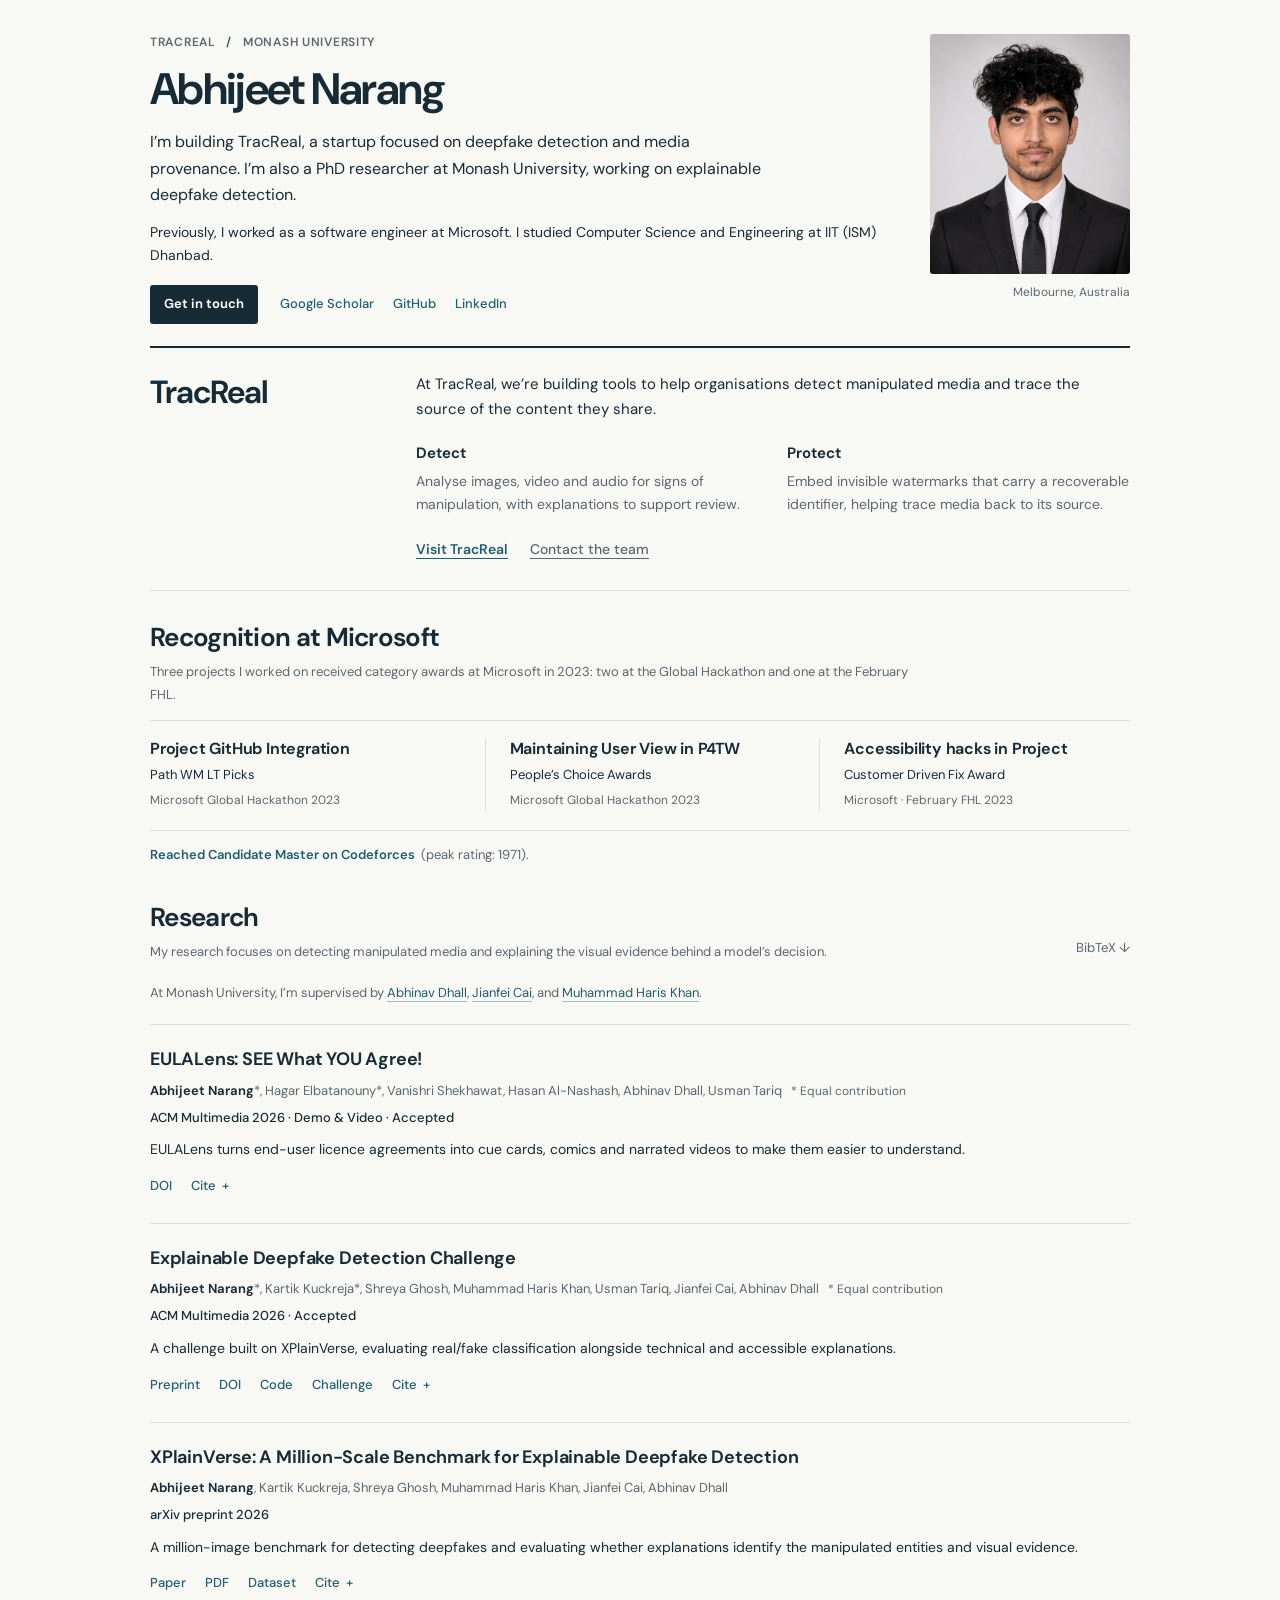
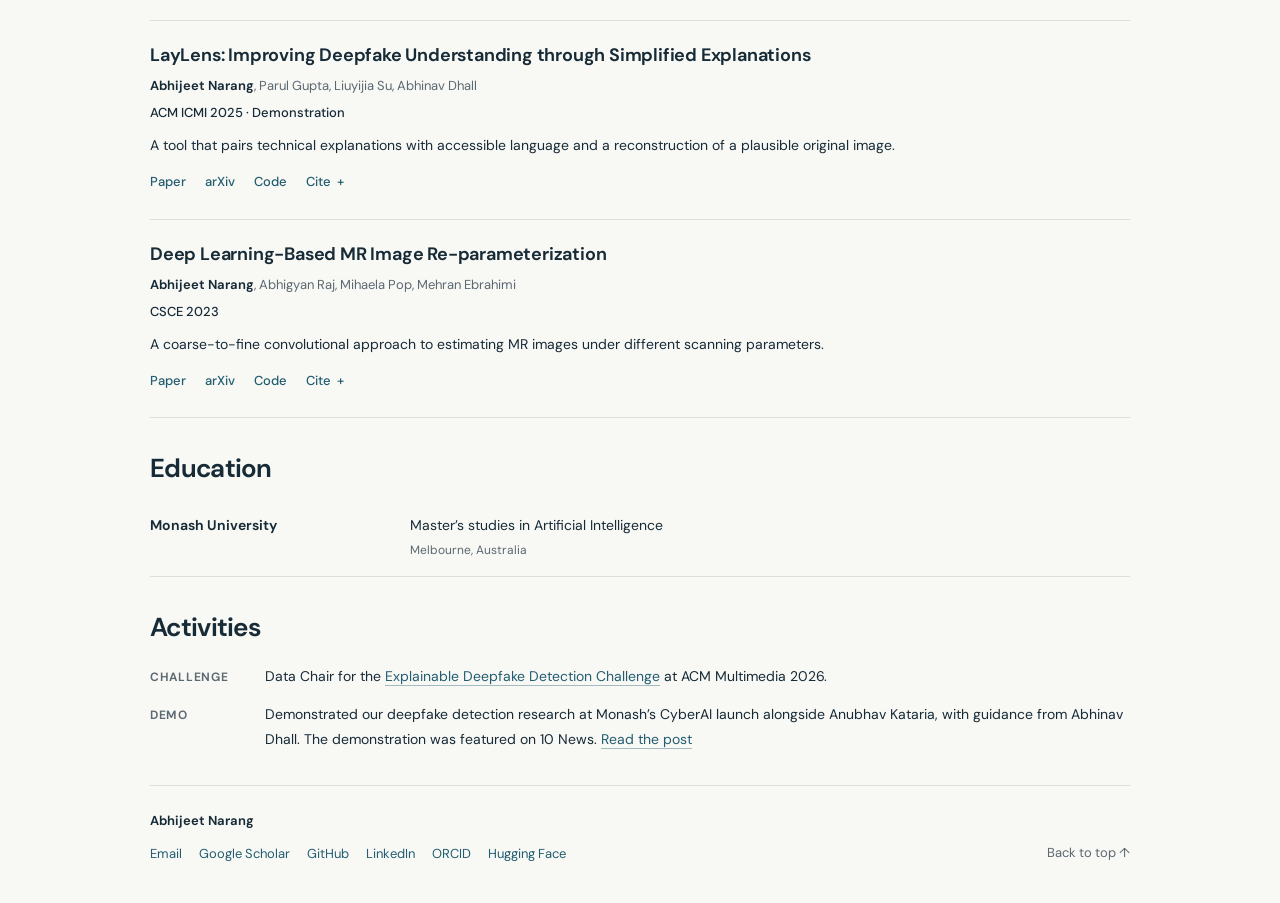
==== index.html @ 2d62e0ff "Publish personal website" ====
<!doctype html>
<html lang="en">
<head>
  <meta charset="utf-8">
  <meta name="viewport" content="width=device-width, initial-scale=1">
  <meta name="theme-color" content="#f8f8f5">
  <title>Abhijeet Narang · TracReal &amp; Monash</title>
  <meta name="description" content="Abhijeet Narang is building TracReal, a startup focused on deepfake detection and media provenance, and is a PhD researcher at Monash University.">
  <meta property="og:title" content="Abhijeet Narang · TracReal &amp; Monash">
  <meta property="og:description" content="Abhijeet Narang is building TracReal, a startup focused on deepfake detection and media provenance, and is a PhD researcher at Monash University.">
  <meta property="og:type" content="website">
  
  <link rel="canonical" href="https://abhijeet8901.github.io/">
  <meta property="og:url" content="https://abhijeet8901.github.io/">
  <link rel="icon" type="image/svg+xml" href="./assets/favicon.svg">
  <link rel="preload" href="./assets/fonts/dm-sans.ttf" as="font" type="font/ttf" crossorigin>
  <link rel="stylesheet" href="./assets/styles.css">
  <script>document.documentElement.classList.add('js');</script>
  <script src="./assets/site.js" defer></script>
  <script type="application/ld+json">{"@context":"https://schema.org","@type":"Person","name":"Abhijeet Narang","description":"Abhijeet Narang is building TracReal, a startup focused on deepfake detection and media provenance, and is a PhD researcher at Monash University.","jobTitle":"PhD researcher","affiliation":{"@type":"Organization","name":"Monash University"},"sameAs":["https://scholar.google.com/citations?hl=en&user=1ByDsZAAAAAJ","https://github.com/Abhijeet8901","https://www.linkedin.com/in/abhijeet-narang-63b419175/","https://orcid.org/0000-0003-0677-910X","https://huggingface.co/Abhijeet8901"]}</script>
</head>
<body>
  <a href="#main" class="skip-link">Skip to content</a>
  <main id="main" class="container">
    <section class="profile" aria-labelledby="profile-title">
      <div class="profile-copy">
        <p class="affiliation">TracReal <span aria-hidden="true">/</span> Monash University</p>
        <h1 id="profile-title">Abhijeet Narang</h1>
        <p class="bio">I’m building TracReal, a startup focused on deepfake detection and media provenance. I’m also a PhD researcher at Monash University, working on explainable deepfake detection.</p>
        <p class="profile-current">Previously, I worked as a software engineer at Microsoft. I studied Computer Science and Engineering at IIT (ISM) Dhanbad.</p>
        <div class="profile-actions"><a class="contact-action" href="mailto:abhijeet.narang1@monash.edu">Get in touch</a><div class="profile-links" role="group" aria-label="Professional profiles"><a class="" href="https://scholar.google.com/citations?hl=en&amp;user=1ByDsZAAAAAJ">Google Scholar</a><a class="" href="https://github.com/Abhijeet8901">GitHub</a><a class="" href="https://www.linkedin.com/in/abhijeet-narang-63b419175/">LinkedIn</a></div></div>
      </div>
      <figure class="portrait">
        <img src="./assets/tracreal-portrait.webp" alt="Abhijeet Narang" width="720" height="960" fetchpriority="high">
        <figcaption>Melbourne, Australia</figcaption>
      </figure>
    </section>
    <section id="building" class="project" aria-labelledby="project-title">
      <div class="project-label"><h2 id="project-title">TracReal</h2></div>
      <div class="project-copy"><p>At TracReal, we’re building tools to help organisations detect manipulated media and trace the source of the content they share.</p><dl class="project-capabilities"><div><dt>Detect</dt><dd>Analyse images, video and audio for signs of manipulation, with explanations to support review.</dd></div><div><dt>Protect</dt><dd>Embed invisible watermarks that carry a recoverable identifier, helping trace media back to its source.</dd></div></dl><div class="project-link"><a class="" href="https://tracreal.com">Visit TracReal</a> <a class="startup-contact" href="mailto:partnerships@tracreal.com">Contact the team</a></div></div>
    </section>
    <section id="recognition" class="recognition" aria-labelledby="recognition-title">
      <div class="section-heading"><div><h2 id="recognition-title">Recognition at Microsoft</h2><p>Three projects I worked on received category awards at Microsoft in 2023: two at the Global Hackathon and one at the February FHL.</p></div></div>
      <ul class="awards"><li><h3>Project GitHub Integration</h3><p class="award-result">Path WM LT Picks</p><p class="award-event">Microsoft Global Hackathon 2023</p></li><li><h3>Maintaining User View in P4TW</h3><p class="award-result">People’s Choice Awards</p><p class="award-event">Microsoft Global Hackathon 2023</p></li><li><h3>Accessibility hacks in Project</h3><p class="award-result">Customer Driven Fix Award</p><p class="award-event">Microsoft · February FHL 2023</p></li></ul>
      <p class="codeforces"><a href="https://codeforces.com/profile/Abhijeet8901">Reached Candidate Master on Codeforces</a><span>(peak rating: 1971).</span></p>
    </section>
    <section id="publications" class="research" aria-labelledby="research-title">
      <div class="section-heading">
        <div><h2 id="research-title">Research</h2><p>My research focuses on detecting manipulated media and explaining the visual evidence behind a model’s decision.</p></div>
        <a class="secondary-link" href="./publications.bib" download>BibTeX <span aria-hidden="true">↓</span></a>
      </div>
      <p class="research-supervisors">At Monash University, I’m supervised by <a href="https://research.monash.edu/en/persons/abhinav-dhall/">Abhinav Dhall</a>, <a href="https://research.monash.edu/en/persons/jianfei-cai/">Jianfei Cai</a>, and <a href="https://mbzuai.ac.ae/academics/faculty-directory/muhammad-haris-khan">Muhammad Haris Khan</a>.</p>
      <div class="publication-list"><article class="publication" aria-labelledby="title-eulalens">
    <div class="publication-body">
      <h3 id="title-eulalens"><a href="https://doi.org/10.1145/3767308.3839012">EULALens: SEE What YOU Agree!</a></h3>
      <p class="authors"><strong>Abhijeet Narang</strong>*, Hagar Elbatanouny*, Vanishri Shekhawat, Hasan Al-Nashash, Abhinav Dhall, Usman Tariq<span class="equal-credit">* Equal contribution</span></p>
      <p class="publication-venue">ACM Multimedia <span class="year">2026</span> · Demo &amp; Video · Accepted</p>
      <p class="publication-summary">EULALens turns end-user licence agreements into cue cards, comics and narrated videos to make them easier to understand.</p>
      <div class="publication-links"><a class="" href="https://doi.org/10.1145/3767308.3839012">DOI</a>
        <details class="citation"><summary aria-label="BibTeX citation for EULALens: SEE What YOU Agree!">Cite <span aria-hidden="true">+</span></summary><div class="citation-content"><pre><code>@inproceedings{narang2026eulalens,
  title={EULALens: SEE What YOU Agree!},
  author={Narang, Abhijeet and Elbatanouny, Hagar and Shekhawat, Vanishri and Al-Nashash, Hasan and Dhall, Abhinav and Tariq, Usman},
  booktitle={Proceedings of the 34th ACM International Conference on Multimedia},
  year={2026},
  doi={10.1145/3767308.3839012},
  note={Accepted for the Demo and Video Track; forthcoming}
}</code></pre><button type="button" class="copy-citation" aria-label="Copy BibTeX citation for EULALens: SEE What YOU Agree!">Copy BibTeX</button></div></details>
      </div>
    </div>
  </article><article class="publication" aria-labelledby="title-challenge">
    <div class="publication-body">
      <h3 id="title-challenge"><a href="https://arxiv.org/abs/2607.21007">Explainable Deepfake Detection Challenge</a></h3>
      <p class="authors"><strong>Abhijeet Narang</strong>*, Kartik Kuckreja*, Shreya Ghosh, Muhammad Haris Khan, Usman Tariq, Jianfei Cai, Abhinav Dhall<span class="equal-credit">* Equal contribution</span></p>
      <p class="publication-venue">ACM Multimedia <span class="year">2026</span> · Accepted</p>
      <p class="publication-summary">A challenge built on XPlainVerse, evaluating real/fake classification alongside technical and accessible explanations.</p>
      <div class="publication-links"><a class="" href="https://arxiv.org/abs/2607.21007">Preprint</a><a class="" href="https://doi.org/10.1145/3767308.3838603">DOI</a><a class="" href="https://github.com/Abhijeet8901/XPlainVerse-ACMChallenge">Code</a><a class="" href="https://explainable-deepfake-detection.github.io/">Challenge</a>
        <details class="citation"><summary aria-label="BibTeX citation for Explainable Deepfake Detection Challenge">Cite <span aria-hidden="true">+</span></summary><div class="citation-content"><pre><code>@inproceedings{narang2026challenge,
  title={Explainable Deepfake Detection Challenge},
  author={Narang, Abhijeet and Kuckreja, Kartik and Ghosh, Shreya and Khan, Muhammad Haris and Tariq, Usman and Cai, Jianfei and Dhall, Abhinav},
  booktitle={Proceedings of the 34th ACM International Conference on Multimedia},
  year={2026},
  doi={10.1145/3767308.3838603},
  note={Accepted; forthcoming}
}</code></pre><button type="button" class="copy-citation" aria-label="Copy BibTeX citation for Explainable Deepfake Detection Challenge">Copy BibTeX</button></div></details>
      </div>
    </div>
  </article><article class="publication" aria-labelledby="title-xplainverse">
    <div class="publication-body">
      <h3 id="title-xplainverse"><a href="https://arxiv.org/abs/2607.03562">XPlainVerse: A Million-Scale Benchmark for Explainable Deepfake Detection</a></h3>
      <p class="authors"><strong>Abhijeet Narang</strong>, Kartik Kuckreja, Shreya Ghosh, Muhammad Haris Khan, Jianfei Cai, Abhinav Dhall</p>
      <p class="publication-venue">arXiv preprint <span class="year">2026</span></p>
      <p class="publication-summary">A million-image benchmark for detecting deepfakes and evaluating whether explanations identify the manipulated entities and visual evidence.</p>
      <div class="publication-links"><a class="" href="https://arxiv.org/abs/2607.03562">Paper</a><a class="" href="https://arxiv.org/pdf/2607.03562">PDF</a><a class="" href="https://huggingface.co/datasets/Abhijeet8901/XPlainVerse">Dataset</a>
        <details class="citation"><summary aria-label="BibTeX citation for XPlainVerse: A Million-Scale Benchmark for Explainable Deepfake Detection">Cite <span aria-hidden="true">+</span></summary><div class="citation-content"><pre><code>@misc{narang2026xplainverse,
  title={XPlainVerse: A Million-Scale Benchmark for Explainable Deepfake Detection},
  author={Narang, Abhijeet and Kuckreja, Kartik and Ghosh, Shreya and Khan, Muhammad Haris and Cai, Jianfei and Dhall, Abhinav},
  year={2026},
  eprint={2607.03562},
  archivePrefix={arXiv},
  primaryClass={cs.CV},
  doi={10.48550/arXiv.2607.03562}
}</code></pre><button type="button" class="copy-citation" aria-label="Copy BibTeX citation for XPlainVerse: A Million-Scale Benchmark for Explainable Deepfake Detection">Copy BibTeX</button></div></details>
      </div>
    </div>
  </article><article class="publication" aria-labelledby="title-laylens">
    <div class="publication-body">
      <h3 id="title-laylens"><a href="https://doi.org/10.1145/3716553.3757093">LayLens: Improving Deepfake Understanding through Simplified Explanations</a></h3>
      <p class="authors"><strong>Abhijeet Narang</strong>, Parul Gupta, Liuyijia Su, Abhinav Dhall</p>
      <p class="publication-venue">ACM ICMI <span class="year">2025</span> · Demonstration</p>
      <p class="publication-summary">A tool that pairs technical explanations with accessible language and a reconstruction of a plausible original image.</p>
      <div class="publication-links"><a class="" href="https://doi.org/10.1145/3716553.3757093">Paper</a><a class="" href="https://arxiv.org/abs/2507.10066">arXiv</a><a class="" href="https://github.com/Abhijeet8901/laylens">Code</a>
        <details class="citation"><summary aria-label="BibTeX citation for LayLens: Improving Deepfake Understanding through Simplified Explanations">Cite <span aria-hidden="true">+</span></summary><div class="citation-content"><pre><code>@inproceedings{narang2025laylens,
  title={LayLens: Improving Deepfake Understanding through Simplified Explanations},
  author={Narang, Abhijeet and Gupta, Parul and Su, Liuyijia and Dhall, Abhinav},
  booktitle={Proceedings of the 27th International Conference on Multimodal Interaction},
  year={2025},
  doi={10.1145/3716553.3757093}
}</code></pre><button type="button" class="copy-citation" aria-label="Copy BibTeX citation for LayLens: Improving Deepfake Understanding through Simplified Explanations">Copy BibTeX</button></div></details>
      </div>
    </div>
  </article><article class="publication" aria-labelledby="title-mri">
    <div class="publication-body">
      <h3 id="title-mri"><a href="https://ieeexplore.ieee.org/document/10487616/">Deep Learning-Based MR Image Re-parameterization</a></h3>
      <p class="authors"><strong>Abhijeet Narang</strong>, Abhigyan Raj, Mihaela Pop, Mehran Ebrahimi</p>
      <p class="publication-venue">CSCE <span class="year">2023</span></p>
      <p class="publication-summary">A coarse-to-fine convolutional approach to estimating MR images under different scanning parameters.</p>
      <div class="publication-links"><a class="" href="https://ieeexplore.ieee.org/document/10487616/">Paper</a><a class="" href="https://arxiv.org/abs/2206.05516">arXiv</a><a class="" href="https://github.com/Abhijeet8901/Deep-Learning-Based-MR-Image-Re-parameterization">Code</a>
        <details class="citation"><summary aria-label="BibTeX citation for Deep Learning-Based MR Image Re-parameterization">Cite <span aria-hidden="true">+</span></summary><div class="citation-content"><pre><code>@inproceedings{narang2023mr,
  title={Deep Learning-Based MR Image Re-parameterization},
  author={Narang, Abhijeet and Raj, Abhigyan and Pop, Mihaela and Ebrahimi, Mehran},
  booktitle={2023 Congress in Computer Science, Computer Engineering, and Applied Computing (CSCE)},
  year={2023},
  pages={536--541},
  doi={10.1109/CSCE60160.2023.00094}
}</code></pre><button type="button" class="copy-citation" aria-label="Copy BibTeX citation for Deep Learning-Based MR Image Re-parameterization">Copy BibTeX</button></div></details>
      </div>
    </div>
  </article></div>
    </section>
    <section id="background" class="background" aria-labelledby="background-title">
      <div class="section-heading"><h2 id="background-title">Education</h2></div>
      <ul class="journey"><li><h3>Monash University</h3><div><p class="journey-role">Master’s studies in Artificial Intelligence</p><p class="journey-note">Melbourne, Australia</p></div></li></ul>
    </section>
    <section class="community" aria-labelledby="community-title">
      <h2 id="community-title">Activities</h2>
      <ul>
        <li><span class="community-label">Challenge</span><p>Data Chair for the <a href="https://explainable-deepfake-detection.github.io/">Explainable Deepfake Detection Challenge</a> at ACM Multimedia 2026.</p></li>
        <li><span class="community-label">Demo</span><p>Demonstrated our deepfake detection research at Monash’s CyberAI launch alongside Anubhav Kataria, with guidance from Abhinav Dhall. The demonstration was featured on 10 News. <a class="text-link" href="https://www.linkedin.com/posts/abhijeet-narang-63b419175_deepfakedetection-cybercx-10newsau-activity-7488434707206955008-NiUU">Read the post</a></p></li>
      </ul>
    </section>
    <footer id="links" class="site-footer">
      <div><p>Abhijeet Narang</p><div class="footer-links"><a class="contact-link" href="mailto:abhijeet.narang1@monash.edu">Email</a><a class="contact-link" href="https://scholar.google.com/citations?hl=en&amp;user=1ByDsZAAAAAJ">Google Scholar</a><a class="contact-link" href="https://github.com/Abhijeet8901">GitHub</a><a class="contact-link" href="https://www.linkedin.com/in/abhijeet-narang-63b419175/">LinkedIn</a><a class="contact-link" href="https://orcid.org/0000-0003-0677-910X">ORCID</a><a class="contact-link" href="https://huggingface.co/Abhijeet8901">Hugging Face</a></div></div>
      <a class="secondary-link" href="#">Back to top <span aria-hidden="true">↑</span></a>
    </footer>
  </main>
  <p class="sr-only" id="copy-status" role="status" aria-live="polite"></p>
</body>
</html>
---- assets/styles.css ----
@font-face{font-family:"DM Sans";src:url("./fonts/dm-sans.ttf") format("truetype");font-style:normal;font-weight:100 1000;font-display:swap}
:root{--ink:#172b37;--muted:#5c6870;--blue:#225d70;--line:#d9dfdd;--soft:#eef1ee;--paper:#f8f8f5;--font:"DM Sans",Arial,sans-serif}
*{box-sizing:border-box}html{scroll-behavior:smooth;scroll-padding-top:28px}body{margin:0;background:var(--paper);color:var(--ink);font:15px/1.75 var(--font);-webkit-font-smoothing:antialiased}a{color:var(--blue);text-decoration:none;text-underline-offset:4px}a:hover{text-decoration:underline}a:focus-visible,button:focus-visible,summary:focus-visible{outline:3px solid #327d91;outline-offset:5px;border-radius:2px}button,summary{font:inherit}button{cursor:pointer}img{display:block;max-width:100%}h1,h2,h3,p,figure,dd{margin:0}h1,h2,h3{line-height:1.25;font-weight:650}ul{margin:0;padding:0;list-style:none}.container{width:min(100% - 80px,980px);margin-inline:auto}
.profile{display:grid;grid-template-columns:minmax(0,1fr) 200px;gap:45px;padding:32px 0 22px}.affiliation{font-size:12px;letter-spacing:.06em;text-transform:uppercase;font-weight:600;color:var(--muted);margin-bottom:12px}.affiliation span{padding-inline:7px;color:var(--blue)}h1{font-size:44px;line-height:1.1;letter-spacing:-1.7px;margin-bottom:16px}.bio{font-size:16px;line-height:1.65;max-width:56ch}.profile-current{font-size:14px;margin-top:12px;line-height:1.65}.profile-actions{display:flex;align-items:center;gap:12px 22px;flex-wrap:wrap;margin-top:18px}.contact-action{font-size:13px;font-weight:650;display:inline-flex;align-items:center;gap:7px;background:var(--ink);color:#fff;padding:8px 14px;border-radius:3px}.contact-action:hover{background:var(--blue);text-decoration:none}.profile-links{display:flex;flex-wrap:wrap;gap:5px 19px;margin-top:0;font-size:13px;font-weight:500}.profile-links a{display:inline-flex;align-items:center;gap:4px;padding-block:3px}.portrait{align-self:start;padding-top:2px}.portrait img{width:200px;height:240px;object-fit:cover;object-position:center 30%;border-radius:3px}.portrait figcaption{text-align:right;color:var(--muted);font-size:12px;margin-top:8px}
.project{display:grid;grid-template-columns:230px minmax(0,1fr);gap:36px;margin:0 0 30px;border-top:2px solid var(--ink);border-bottom:1px solid var(--line);padding:24px 0}.project h2{font-size:32px;letter-spacing:-1px;margin-bottom:9px}.project-copy{font-size:15px;line-height:1.7}.project-capabilities{display:grid;grid-template-columns:1fr 1fr;gap:28px;margin:18px 0 0}.project-capabilities dt{font-size:15px;font-weight:650;margin-bottom:4px}.project-capabilities dd{font-size:14px;line-height:1.65;color:var(--muted)}.project-link{display:flex;align-items:baseline;flex-wrap:wrap;gap:22px;margin-top:18px}.project-link a{font-size:14px;font-weight:600;display:inline-block;padding-block:4px;text-decoration:underline}.project-link .startup-contact{color:var(--muted);font-weight:500}
.section-heading{display:flex;justify-content:space-between;align-items:end;gap:24px;margin-bottom:17px}h2{font-size:26px;letter-spacing:-.7px}.section-heading p{font-size:13px;color:var(--muted);margin-top:8px;max-width:760px}.secondary-link{font-size:13px;white-space:nowrap;color:var(--muted);padding-block:4px}.recognition{margin-bottom:34px}.recognition .section-heading{margin-bottom:13px}.awards{display:grid;grid-template-columns:repeat(3,minmax(0,1fr));gap:24px;padding:18px 0 20px;border-top:1px solid var(--line);border-bottom:1px solid var(--line)}.awards li+li{border-left:1px solid var(--line);padding-left:24px}.award-event{font-size:12px;color:var(--muted);margin-top:5px;line-height:1.6}.awards h3{font-size:16px;letter-spacing:-.2px;margin-bottom:6px}.award-result{font-size:13px;margin-bottom:5px;line-height:1.6}.codeforces{display:block;padding-top:13px;font-size:13px}.codeforces a{font-weight:600}.codeforces span{font-size:13px;color:var(--muted);margin-left:6px}
.research-supervisors{font-size:13px;line-height:1.8;color:var(--muted);margin:4px 0 20px}.research-supervisors a{white-space:nowrap}.publication{display:grid;grid-template-columns:minmax(0,1fr);padding:22px 0;border-bottom:1px solid var(--line)}.publication:first-child{border-top:1px solid var(--line)}.publication h3{font-size:18px;line-height:1.4;letter-spacing:-.2px;margin-bottom:7px}.publication h3 a{color:var(--ink)}.publication h3 a:hover{color:var(--blue)}.authors{font-size:13px;line-height:1.7;color:var(--muted);margin-bottom:5px}.authors strong{font-weight:650;color:var(--ink)}.equal-credit{display:inline;font-size:12px;color:var(--muted);margin-left:9px;white-space:nowrap}.publication-venue{font-size:13px;font-weight:500;margin-bottom:9px}.year{color:inherit;font-weight:500}.publication-summary{font-size:14px;line-height:1.7;margin-bottom:10px}.publication-links{display:flex;flex-wrap:wrap;gap:5px 19px;align-items:baseline;font-size:13px;font-weight:500}.publication-links a{padding-block:3px}.citation{display:block;color:var(--blue)}.citation summary{cursor:pointer;list-style:none;font-size:13px;display:inline-flex;align-items:center;gap:6px;padding-block:3px}.citation summary::-webkit-details-marker{display:none}.citation summary:hover{text-decoration:underline}.citation[open]{width:100%}.citation[open] summary{margin-bottom:10px}.citation-content{background:var(--soft);border:1px solid var(--line);border-radius:3px;padding:14px;max-width:100%}.citation-content pre{white-space:pre-wrap;overflow-wrap:anywhere;font:12px/1.7 ui-monospace,SFMono-Regular,Consolas,monospace;margin:0 0 12px;color:var(--ink)}.copy-citation{background:var(--paper);border:1px solid var(--line);border-radius:3px;font-size:13px;padding:7px 11px;color:var(--blue)}
.background{padding-top:34px}.background .section-heading{margin-bottom:13px}.journey li{display:grid;grid-template-columns:230px minmax(0,1fr);gap:30px;border-bottom:1px solid var(--line);padding:15px 0;align-items:baseline}.journey h3{font-size:14px}.journey-role{font-size:14px}.journey-note{font-size:12px;color:var(--muted);margin-top:3px}.community{padding:34px 0}.community h2{margin-bottom:20px}.community li{display:grid;grid-template-columns:95px minmax(0,1fr);gap:20px;font-size:14px;margin-bottom:14px}.community li:last-child{margin-bottom:0}.community-label{font-size:12px;letter-spacing:.06em;font-weight:650;text-transform:uppercase;color:var(--muted);padding-top:3px}main p a{text-decoration:underline;text-decoration-color:#225d7066;text-decoration-thickness:1px}main p a:hover{text-decoration-color:currentColor}.codeforces a{text-decoration:none}
.site-footer{border-top:1px solid var(--line);display:flex;justify-content:space-between;align-items:end;gap:25px;padding:24px 0 34px}.site-footer p{font-size:13px;font-weight:650;margin-bottom:7px}.footer-links{display:flex;flex-wrap:wrap;gap:5px 17px;font-size:13px}.footer-links a{padding-block:3px}.sr-only{position:absolute;width:1px;height:1px;padding:0;margin:-1px;overflow:hidden;clip:rect(0,0,0,0);white-space:nowrap;border:0}.skip-link{position:fixed;top:10px;left:15px;background:var(--ink);color:#fff;padding:10px 16px;z-index:20;transform:translateY(-150%)}.skip-link:focus{transform:translateY(0)}
@media(max-width:900px){.container{width:calc(100% - 64px)}.profile{grid-template-columns:minmax(0,1fr) 180px;gap:32px}h1{font-size:40px}.portrait img{width:180px;height:230px}.project{grid-template-columns:190px minmax(0,1fr);gap:28px}.awards{gap:19px}.awards li+li{padding-left:19px}.journey li{grid-template-columns:210px minmax(0,1fr)}}
@media(max-width:640px){.container{width:calc(100% - 40px)}.profile{grid-template-columns:minmax(0,1fr) 96px;column-gap:23px;row-gap:0;padding:26px 0 22px}.profile-copy{display:contents}.profile .affiliation{grid-column:1;grid-row:1;font-size:12px;letter-spacing:.02em;line-height:1.6;margin-bottom:10px}.affiliation span{padding-inline:3px}.profile h1{grid-column:1;grid-row:2;font-size:34px;line-height:1.1;letter-spacing:-1.2px;margin-bottom:0}.portrait{grid-column:2;grid-row:1 / span 2;padding:0}.portrait img{width:96px;height:120px}.portrait figcaption{display:none}.profile .bio{grid-column:1 / -1;grid-row:3;margin-top:21px;font-size:16px;line-height:1.7}.profile-current{grid-column:1 / -1;grid-row:4;font-size:14px}.profile-actions{grid-column:1 / -1;grid-row:5;margin-top:16px}.profile-links{gap:5px 17px}.project{grid-template-columns:1fr;gap:16px;margin:0 0 28px;padding:22px 0}.project h2{font-size:30px;margin-bottom:5px}.project-copy{font-size:14px}.project-capabilities{grid-template-columns:1fr;gap:14px;margin-top:16px}.project-link{margin-top:14px;gap:20px}h2{font-size:25px}.section-heading{gap:15px;align-items:end;margin-bottom:15px}.recognition{margin-bottom:30px}.awards{grid-template-columns:1fr;gap:0;padding:0}.awards li{padding:16px 0}.awards li+li{border-left:0;border-top:1px solid var(--line);padding:16px 0}.award-event{margin-bottom:5px}.awards h3{margin-bottom:5px}.codeforces{display:block;padding-top:14px}.codeforces span{display:inline;margin-top:0}.publication{grid-template-columns:minmax(0,1fr);padding:21px 0}.publication h3{font-size:17px;line-height:1.45}.authors,.publication-venue{font-size:12px}.publication-links{gap:5px 15px}.background{padding-top:30px}.journey li{grid-template-columns:1fr;gap:4px;padding:14px 0}.community{padding:30px 0}.community li{grid-template-columns:1fr;gap:4px;margin-bottom:17px}.community-label{padding:0}.site-footer{align-items:start;flex-wrap:wrap;gap:15px;padding:23px 0 30px}}
@media(max-width:360px){.container{width:calc(100% - 32px)}.profile{grid-template-columns:minmax(0,1fr) 84px;column-gap:20px}.profile h1{font-size:32px}.portrait img{width:84px;height:105px}.profile-links{gap:5px 15px}}
@media(prefers-reduced-motion:reduce){html{scroll-behavior:auto}*,*::before,*::after{transition:none!important;animation:none!important}}
@media print{body{font-size:12px;background:#fff}.container{width:100%}.site-footer,.citation,.secondary-link,.copy-citation,.skip-link{display:none}.profile{padding-top:0;gap:20px}.publication,.project,.journey li,.community li,.awards li{break-inside:avoid}a{color:inherit}}
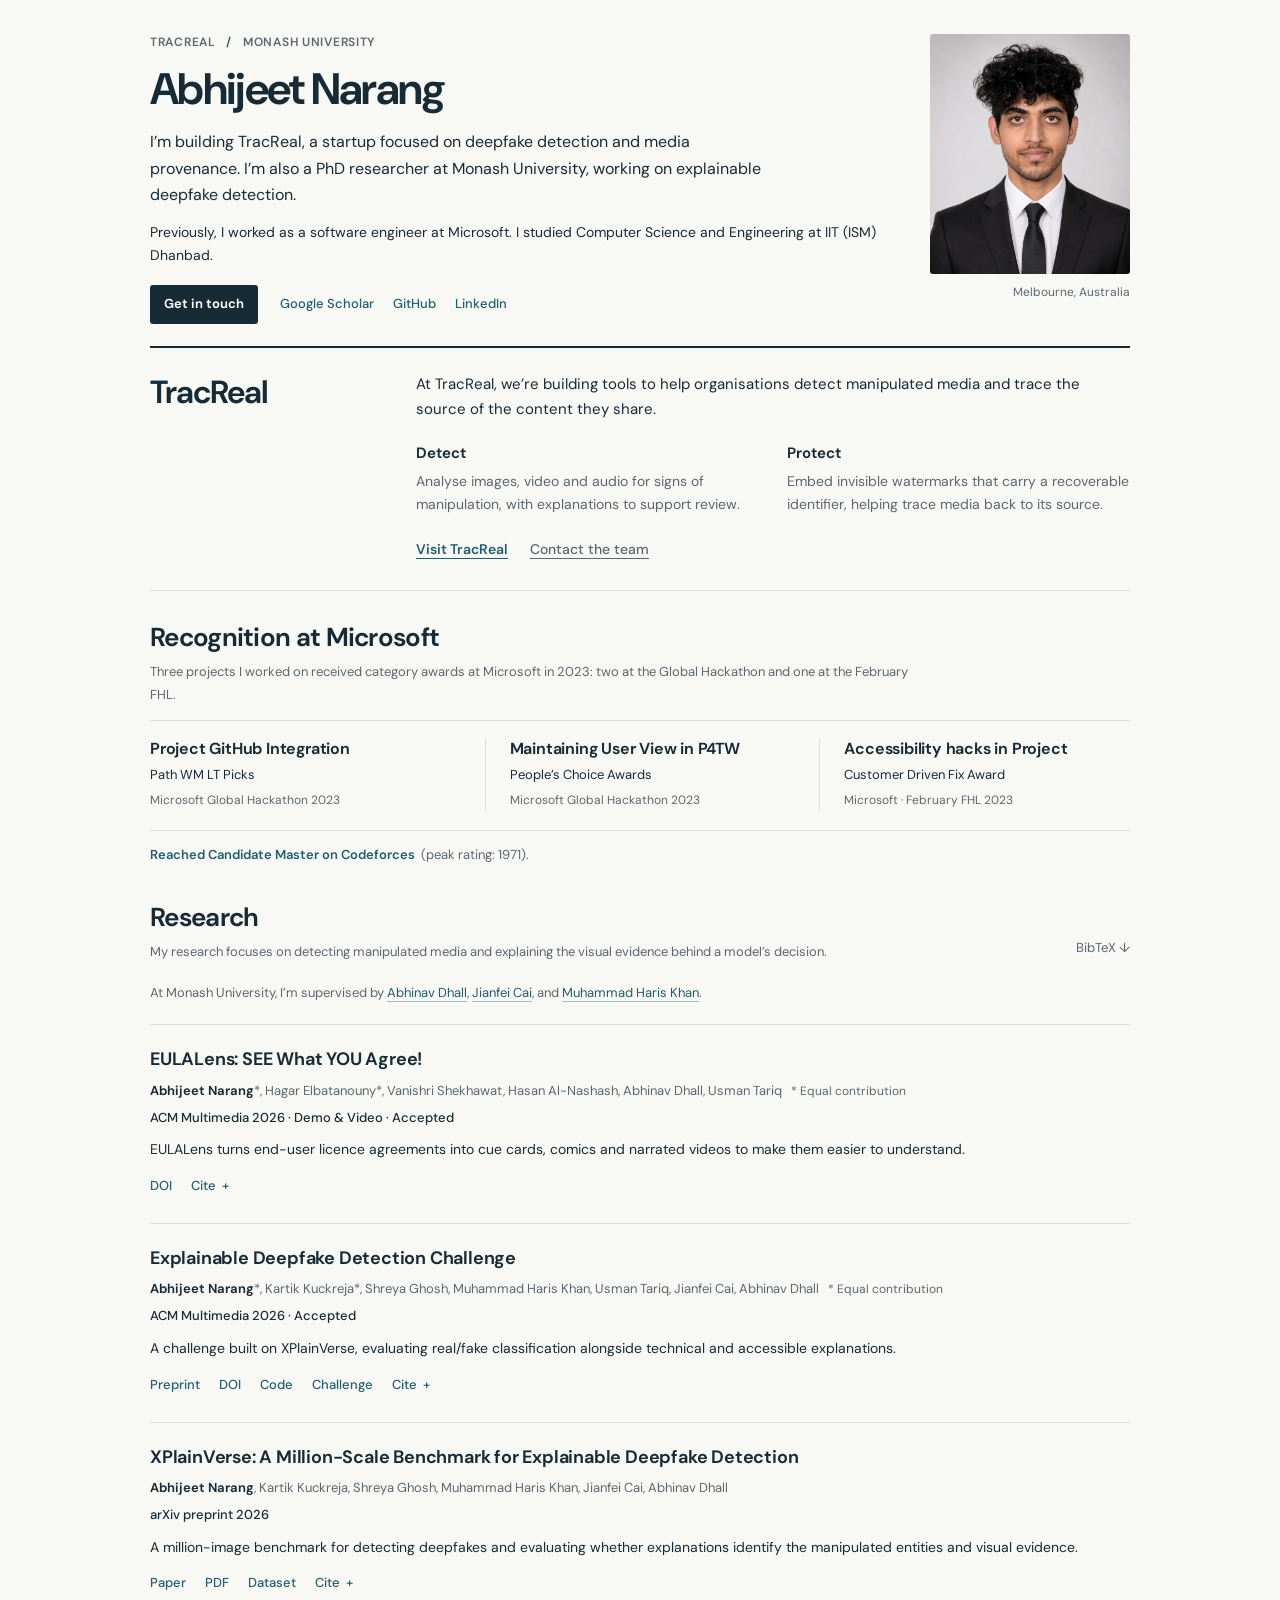
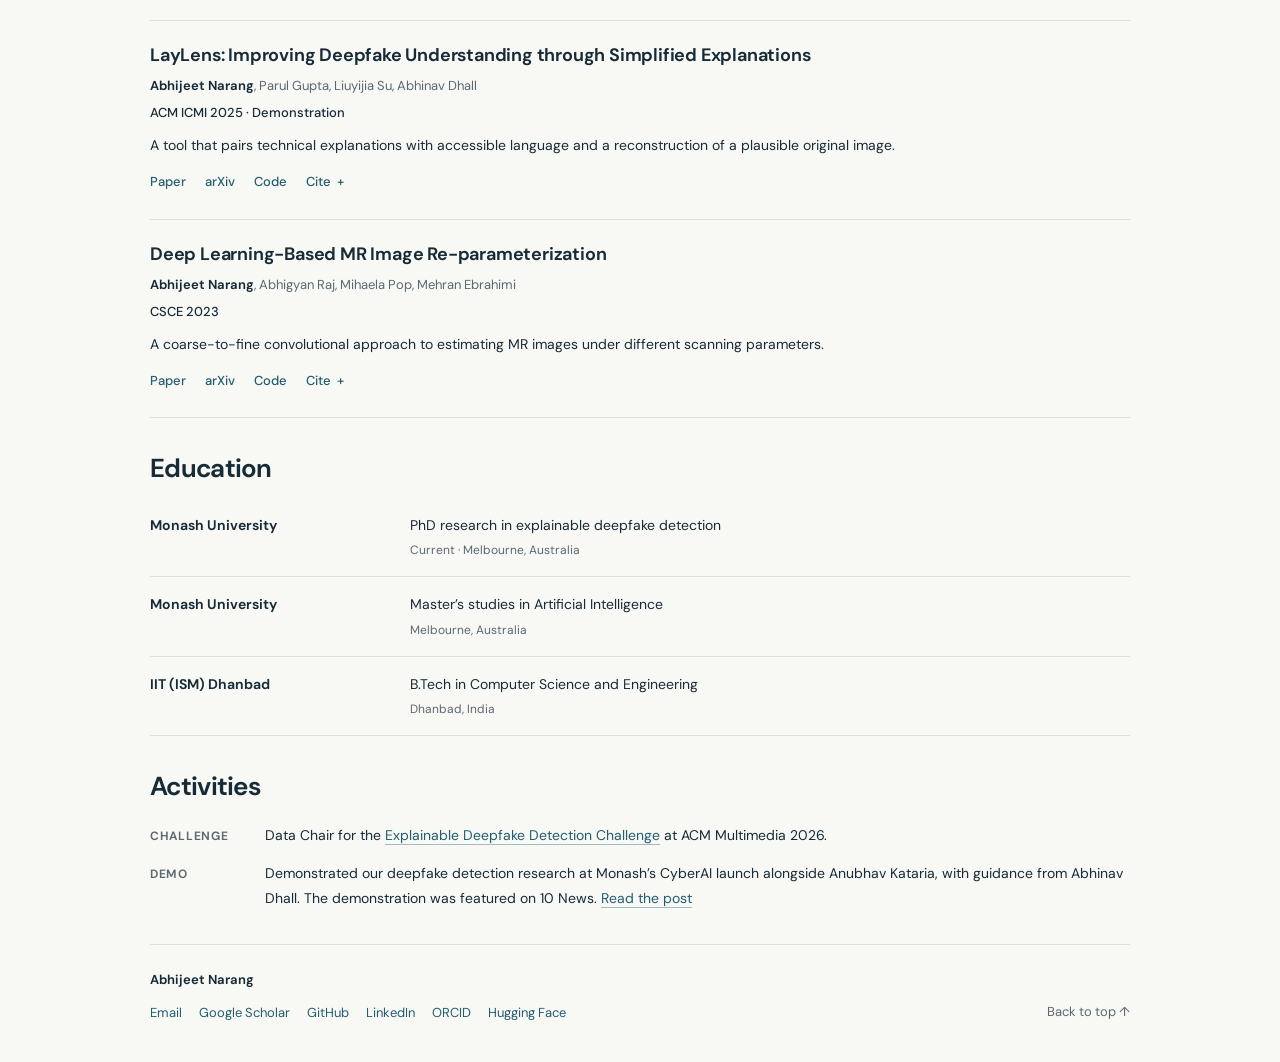
==== commit 63fa52c1: "Complete education and clarify citation disclosure state" ====
--- a/index.html
+++ b/index.html
@@ -57,7 +57,7 @@
       <p class="publication-venue">ACM Multimedia <span class="year">2026</span> · Demo &amp; Video · Accepted</p>
       <p class="publication-summary">EULALens turns end-user licence agreements into cue cards, comics and narrated videos to make them easier to understand.</p>
       <div class="publication-links"><a class="" href="https://doi.org/10.1145/3767308.3839012">DOI</a>
-        <details class="citation"><summary aria-label="BibTeX citation for EULALens: SEE What YOU Agree!">Cite <span aria-hidden="true">+</span></summary><div class="citation-content"><pre><code>@inproceedings{narang2026eulalens,
+        <details class="citation"><summary aria-label="BibTeX citation for EULALens: SEE What YOU Agree!">Cite <span class="citation-indicator" aria-hidden="true"></span></summary><div class="citation-content"><pre><code>@inproceedings{narang2026eulalens,
   title={EULALens: SEE What YOU Agree!},
   author={Narang, Abhijeet and Elbatanouny, Hagar and Shekhawat, Vanishri and Al-Nashash, Hasan and Dhall, Abhinav and Tariq, Usman},
   booktitle={Proceedings of the 34th ACM International Conference on Multimedia},
@@ -74,7 +74,7 @@
       <p class="publication-venue">ACM Multimedia <span class="year">2026</span> · Accepted</p>
       <p class="publication-summary">A challenge built on XPlainVerse, evaluating real/fake classification alongside technical and accessible explanations.</p>
       <div class="publication-links"><a class="" href="https://arxiv.org/abs/2607.21007">Preprint</a><a class="" href="https://doi.org/10.1145/3767308.3838603">DOI</a><a class="" href="https://github.com/Abhijeet8901/XPlainVerse-ACMChallenge">Code</a><a class="" href="https://explainable-deepfake-detection.github.io/">Challenge</a>
-        <details class="citation"><summary aria-label="BibTeX citation for Explainable Deepfake Detection Challenge">Cite <span aria-hidden="true">+</span></summary><div class="citation-content"><pre><code>@inproceedings{narang2026challenge,
+        <details class="citation"><summary aria-label="BibTeX citation for Explainable Deepfake Detection Challenge">Cite <span class="citation-indicator" aria-hidden="true"></span></summary><div class="citation-content"><pre><code>@inproceedings{narang2026challenge,
   title={Explainable Deepfake Detection Challenge},
   author={Narang, Abhijeet and Kuckreja, Kartik and Ghosh, Shreya and Khan, Muhammad Haris and Tariq, Usman and Cai, Jianfei and Dhall, Abhinav},
   booktitle={Proceedings of the 34th ACM International Conference on Multimedia},
@@ -91,7 +91,7 @@
       <p class="publication-venue">arXiv preprint <span class="year">2026</span></p>
       <p class="publication-summary">A million-image benchmark for detecting deepfakes and evaluating whether explanations identify the manipulated entities and visual evidence.</p>
       <div class="publication-links"><a class="" href="https://arxiv.org/abs/2607.03562">Paper</a><a class="" href="https://arxiv.org/pdf/2607.03562">PDF</a><a class="" href="https://huggingface.co/datasets/Abhijeet8901/XPlainVerse">Dataset</a>
-        <details class="citation"><summary aria-label="BibTeX citation for XPlainVerse: A Million-Scale Benchmark for Explainable Deepfake Detection">Cite <span aria-hidden="true">+</span></summary><div class="citation-content"><pre><code>@misc{narang2026xplainverse,
+        <details class="citation"><summary aria-label="BibTeX citation for XPlainVerse: A Million-Scale Benchmark for Explainable Deepfake Detection">Cite <span class="citation-indicator" aria-hidden="true"></span></summary><div class="citation-content"><pre><code>@misc{narang2026xplainverse,
   title={XPlainVerse: A Million-Scale Benchmark for Explainable Deepfake Detection},
   author={Narang, Abhijeet and Kuckreja, Kartik and Ghosh, Shreya and Khan, Muhammad Haris and Cai, Jianfei and Dhall, Abhinav},
   year={2026},
@@ -109,7 +109,7 @@
       <p class="publication-venue">ACM ICMI <span class="year">2025</span> · Demonstration</p>
       <p class="publication-summary">A tool that pairs technical explanations with accessible language and a reconstruction of a plausible original image.</p>
       <div class="publication-links"><a class="" href="https://doi.org/10.1145/3716553.3757093">Paper</a><a class="" href="https://arxiv.org/abs/2507.10066">arXiv</a><a class="" href="https://github.com/Abhijeet8901/laylens">Code</a>
-        <details class="citation"><summary aria-label="BibTeX citation for LayLens: Improving Deepfake Understanding through Simplified Explanations">Cite <span aria-hidden="true">+</span></summary><div class="citation-content"><pre><code>@inproceedings{narang2025laylens,
+        <details class="citation"><summary aria-label="BibTeX citation for LayLens: Improving Deepfake Understanding through Simplified Explanations">Cite <span class="citation-indicator" aria-hidden="true"></span></summary><div class="citation-content"><pre><code>@inproceedings{narang2025laylens,
   title={LayLens: Improving Deepfake Understanding through Simplified Explanations},
   author={Narang, Abhijeet and Gupta, Parul and Su, Liuyijia and Dhall, Abhinav},
   booktitle={Proceedings of the 27th International Conference on Multimodal Interaction},
@@ -125,7 +125,7 @@
       <p class="publication-venue">CSCE <span class="year">2023</span></p>
       <p class="publication-summary">A coarse-to-fine convolutional approach to estimating MR images under different scanning parameters.</p>
       <div class="publication-links"><a class="" href="https://ieeexplore.ieee.org/document/10487616/">Paper</a><a class="" href="https://arxiv.org/abs/2206.05516">arXiv</a><a class="" href="https://github.com/Abhijeet8901/Deep-Learning-Based-MR-Image-Re-parameterization">Code</a>
-        <details class="citation"><summary aria-label="BibTeX citation for Deep Learning-Based MR Image Re-parameterization">Cite <span aria-hidden="true">+</span></summary><div class="citation-content"><pre><code>@inproceedings{narang2023mr,
+        <details class="citation"><summary aria-label="BibTeX citation for Deep Learning-Based MR Image Re-parameterization">Cite <span class="citation-indicator" aria-hidden="true"></span></summary><div class="citation-content"><pre><code>@inproceedings{narang2023mr,
   title={Deep Learning-Based MR Image Re-parameterization},
   author={Narang, Abhijeet and Raj, Abhigyan and Pop, Mihaela and Ebrahimi, Mehran},
   booktitle={2023 Congress in Computer Science, Computer Engineering, and Applied Computing (CSCE)},
@@ -139,7 +139,7 @@
     </section>
     <section id="background" class="background" aria-labelledby="background-title">
       <div class="section-heading"><h2 id="background-title">Education</h2></div>
-      <ul class="journey"><li><h3>Monash University</h3><div><p class="journey-role">Master’s studies in Artificial Intelligence</p><p class="journey-note">Melbourne, Australia</p></div></li></ul>
+      <ul class="journey"><li><h3>Monash University</h3><div><p class="journey-role">PhD research in explainable deepfake detection</p><p class="journey-note">Current · Melbourne, Australia</p></div></li><li><h3>Monash University</h3><div><p class="journey-role">Master’s studies in Artificial Intelligence</p><p class="journey-note">Melbourne, Australia</p></div></li><li><h3>IIT (ISM) Dhanbad</h3><div><p class="journey-role">B.Tech in Computer Science and Engineering</p><p class="journey-note">Dhanbad, India</p></div></li></ul>
     </section>
     <section class="community" aria-labelledby="community-title">
       <h2 id="community-title">Activities</h2>
--- a/assets/styles.css
+++ b/assets/styles.css
@@ -4,7 +4,7 @@
 .profile{display:grid;grid-template-columns:minmax(0,1fr) 200px;gap:45px;padding:32px 0 22px}.affiliation{font-size:12px;letter-spacing:.06em;text-transform:uppercase;font-weight:600;color:var(--muted);margin-bottom:12px}.affiliation span{padding-inline:7px;color:var(--blue)}h1{font-size:44px;line-height:1.1;letter-spacing:-1.7px;margin-bottom:16px}.bio{font-size:16px;line-height:1.65;max-width:56ch}.profile-current{font-size:14px;margin-top:12px;line-height:1.65}.profile-actions{display:flex;align-items:center;gap:12px 22px;flex-wrap:wrap;margin-top:18px}.contact-action{font-size:13px;font-weight:650;display:inline-flex;align-items:center;gap:7px;background:var(--ink);color:#fff;padding:8px 14px;border-radius:3px}.contact-action:hover{background:var(--blue);text-decoration:none}.profile-links{display:flex;flex-wrap:wrap;gap:5px 19px;margin-top:0;font-size:13px;font-weight:500}.profile-links a{display:inline-flex;align-items:center;gap:4px;padding-block:3px}.portrait{align-self:start;padding-top:2px}.portrait img{width:200px;height:240px;object-fit:cover;object-position:center 30%;border-radius:3px}.portrait figcaption{text-align:right;color:var(--muted);font-size:12px;margin-top:8px}
 .project{display:grid;grid-template-columns:230px minmax(0,1fr);gap:36px;margin:0 0 30px;border-top:2px solid var(--ink);border-bottom:1px solid var(--line);padding:24px 0}.project h2{font-size:32px;letter-spacing:-1px;margin-bottom:9px}.project-copy{font-size:15px;line-height:1.7}.project-capabilities{display:grid;grid-template-columns:1fr 1fr;gap:28px;margin:18px 0 0}.project-capabilities dt{font-size:15px;font-weight:650;margin-bottom:4px}.project-capabilities dd{font-size:14px;line-height:1.65;color:var(--muted)}.project-link{display:flex;align-items:baseline;flex-wrap:wrap;gap:22px;margin-top:18px}.project-link a{font-size:14px;font-weight:600;display:inline-block;padding-block:4px;text-decoration:underline}.project-link .startup-contact{color:var(--muted);font-weight:500}
 .section-heading{display:flex;justify-content:space-between;align-items:end;gap:24px;margin-bottom:17px}h2{font-size:26px;letter-spacing:-.7px}.section-heading p{font-size:13px;color:var(--muted);margin-top:8px;max-width:760px}.secondary-link{font-size:13px;white-space:nowrap;color:var(--muted);padding-block:4px}.recognition{margin-bottom:34px}.recognition .section-heading{margin-bottom:13px}.awards{display:grid;grid-template-columns:repeat(3,minmax(0,1fr));gap:24px;padding:18px 0 20px;border-top:1px solid var(--line);border-bottom:1px solid var(--line)}.awards li+li{border-left:1px solid var(--line);padding-left:24px}.award-event{font-size:12px;color:var(--muted);margin-top:5px;line-height:1.6}.awards h3{font-size:16px;letter-spacing:-.2px;margin-bottom:6px}.award-result{font-size:13px;margin-bottom:5px;line-height:1.6}.codeforces{display:block;padding-top:13px;font-size:13px}.codeforces a{font-weight:600}.codeforces span{font-size:13px;color:var(--muted);margin-left:6px}
-.research-supervisors{font-size:13px;line-height:1.8;color:var(--muted);margin:4px 0 20px}.research-supervisors a{white-space:nowrap}.publication{display:grid;grid-template-columns:minmax(0,1fr);padding:22px 0;border-bottom:1px solid var(--line)}.publication:first-child{border-top:1px solid var(--line)}.publication h3{font-size:18px;line-height:1.4;letter-spacing:-.2px;margin-bottom:7px}.publication h3 a{color:var(--ink)}.publication h3 a:hover{color:var(--blue)}.authors{font-size:13px;line-height:1.7;color:var(--muted);margin-bottom:5px}.authors strong{font-weight:650;color:var(--ink)}.equal-credit{display:inline;font-size:12px;color:var(--muted);margin-left:9px;white-space:nowrap}.publication-venue{font-size:13px;font-weight:500;margin-bottom:9px}.year{color:inherit;font-weight:500}.publication-summary{font-size:14px;line-height:1.7;margin-bottom:10px}.publication-links{display:flex;flex-wrap:wrap;gap:5px 19px;align-items:baseline;font-size:13px;font-weight:500}.publication-links a{padding-block:3px}.citation{display:block;color:var(--blue)}.citation summary{cursor:pointer;list-style:none;font-size:13px;display:inline-flex;align-items:center;gap:6px;padding-block:3px}.citation summary::-webkit-details-marker{display:none}.citation summary:hover{text-decoration:underline}.citation[open]{width:100%}.citation[open] summary{margin-bottom:10px}.citation-content{background:var(--soft);border:1px solid var(--line);border-radius:3px;padding:14px;max-width:100%}.citation-content pre{white-space:pre-wrap;overflow-wrap:anywhere;font:12px/1.7 ui-monospace,SFMono-Regular,Consolas,monospace;margin:0 0 12px;color:var(--ink)}.copy-citation{background:var(--paper);border:1px solid var(--line);border-radius:3px;font-size:13px;padding:7px 11px;color:var(--blue)}
+.research-supervisors{font-size:13px;line-height:1.8;color:var(--muted);margin:4px 0 20px}.research-supervisors a{white-space:nowrap}.publication{display:grid;grid-template-columns:minmax(0,1fr);padding:22px 0;border-bottom:1px solid var(--line)}.publication:first-child{border-top:1px solid var(--line)}.publication h3{font-size:18px;line-height:1.4;letter-spacing:-.2px;margin-bottom:7px}.publication h3 a{color:var(--ink)}.publication h3 a:hover{color:var(--blue)}.authors{font-size:13px;line-height:1.7;color:var(--muted);margin-bottom:5px}.authors strong{font-weight:650;color:var(--ink)}.equal-credit{display:inline;font-size:12px;color:var(--muted);margin-left:9px;white-space:nowrap}.publication-venue{font-size:13px;font-weight:500;margin-bottom:9px}.year{color:inherit;font-weight:500}.publication-summary{font-size:14px;line-height:1.7;margin-bottom:10px}.publication-links{display:flex;flex-wrap:wrap;gap:5px 19px;align-items:baseline;font-size:13px;font-weight:500}.publication-links a{padding-block:3px}.citation{display:block;color:var(--blue)}.citation summary{cursor:pointer;list-style:none;font-size:13px;display:inline-flex;align-items:center;gap:6px;padding-block:3px}.citation summary::-webkit-details-marker{display:none}.citation-indicator::before{content:"+"}.citation[open] .citation-indicator::before{content:"−"}.citation summary:hover{text-decoration:underline}.citation[open]{width:100%}.citation[open] summary{margin-bottom:10px}.citation-content{background:var(--soft);border:1px solid var(--line);border-radius:3px;padding:14px;max-width:100%}.citation-content pre{white-space:pre-wrap;overflow-wrap:anywhere;font:12px/1.7 ui-monospace,SFMono-Regular,Consolas,monospace;margin:0 0 12px;color:var(--ink)}.copy-citation{background:var(--paper);border:1px solid var(--line);border-radius:3px;font-size:13px;padding:7px 11px;color:var(--blue)}
 .background{padding-top:34px}.background .section-heading{margin-bottom:13px}.journey li{display:grid;grid-template-columns:230px minmax(0,1fr);gap:30px;border-bottom:1px solid var(--line);padding:15px 0;align-items:baseline}.journey h3{font-size:14px}.journey-role{font-size:14px}.journey-note{font-size:12px;color:var(--muted);margin-top:3px}.community{padding:34px 0}.community h2{margin-bottom:20px}.community li{display:grid;grid-template-columns:95px minmax(0,1fr);gap:20px;font-size:14px;margin-bottom:14px}.community li:last-child{margin-bottom:0}.community-label{font-size:12px;letter-spacing:.06em;font-weight:650;text-transform:uppercase;color:var(--muted);padding-top:3px}main p a{text-decoration:underline;text-decoration-color:#225d7066;text-decoration-thickness:1px}main p a:hover{text-decoration-color:currentColor}.codeforces a{text-decoration:none}
 .site-footer{border-top:1px solid var(--line);display:flex;justify-content:space-between;align-items:end;gap:25px;padding:24px 0 34px}.site-footer p{font-size:13px;font-weight:650;margin-bottom:7px}.footer-links{display:flex;flex-wrap:wrap;gap:5px 17px;font-size:13px}.footer-links a{padding-block:3px}.sr-only{position:absolute;width:1px;height:1px;padding:0;margin:-1px;overflow:hidden;clip:rect(0,0,0,0);white-space:nowrap;border:0}.skip-link{position:fixed;top:10px;left:15px;background:var(--ink);color:#fff;padding:10px 16px;z-index:20;transform:translateY(-150%)}.skip-link:focus{transform:translateY(0)}
 @media(max-width:900px){.container{width:calc(100% - 64px)}.profile{grid-template-columns:minmax(0,1fr) 180px;gap:32px}h1{font-size:40px}.portrait img{width:180px;height:230px}.project{grid-template-columns:190px minmax(0,1fr);gap:28px}.awards{gap:19px}.awards li+li{padding-left:19px}.journey li{grid-template-columns:210px minmax(0,1fr)}}
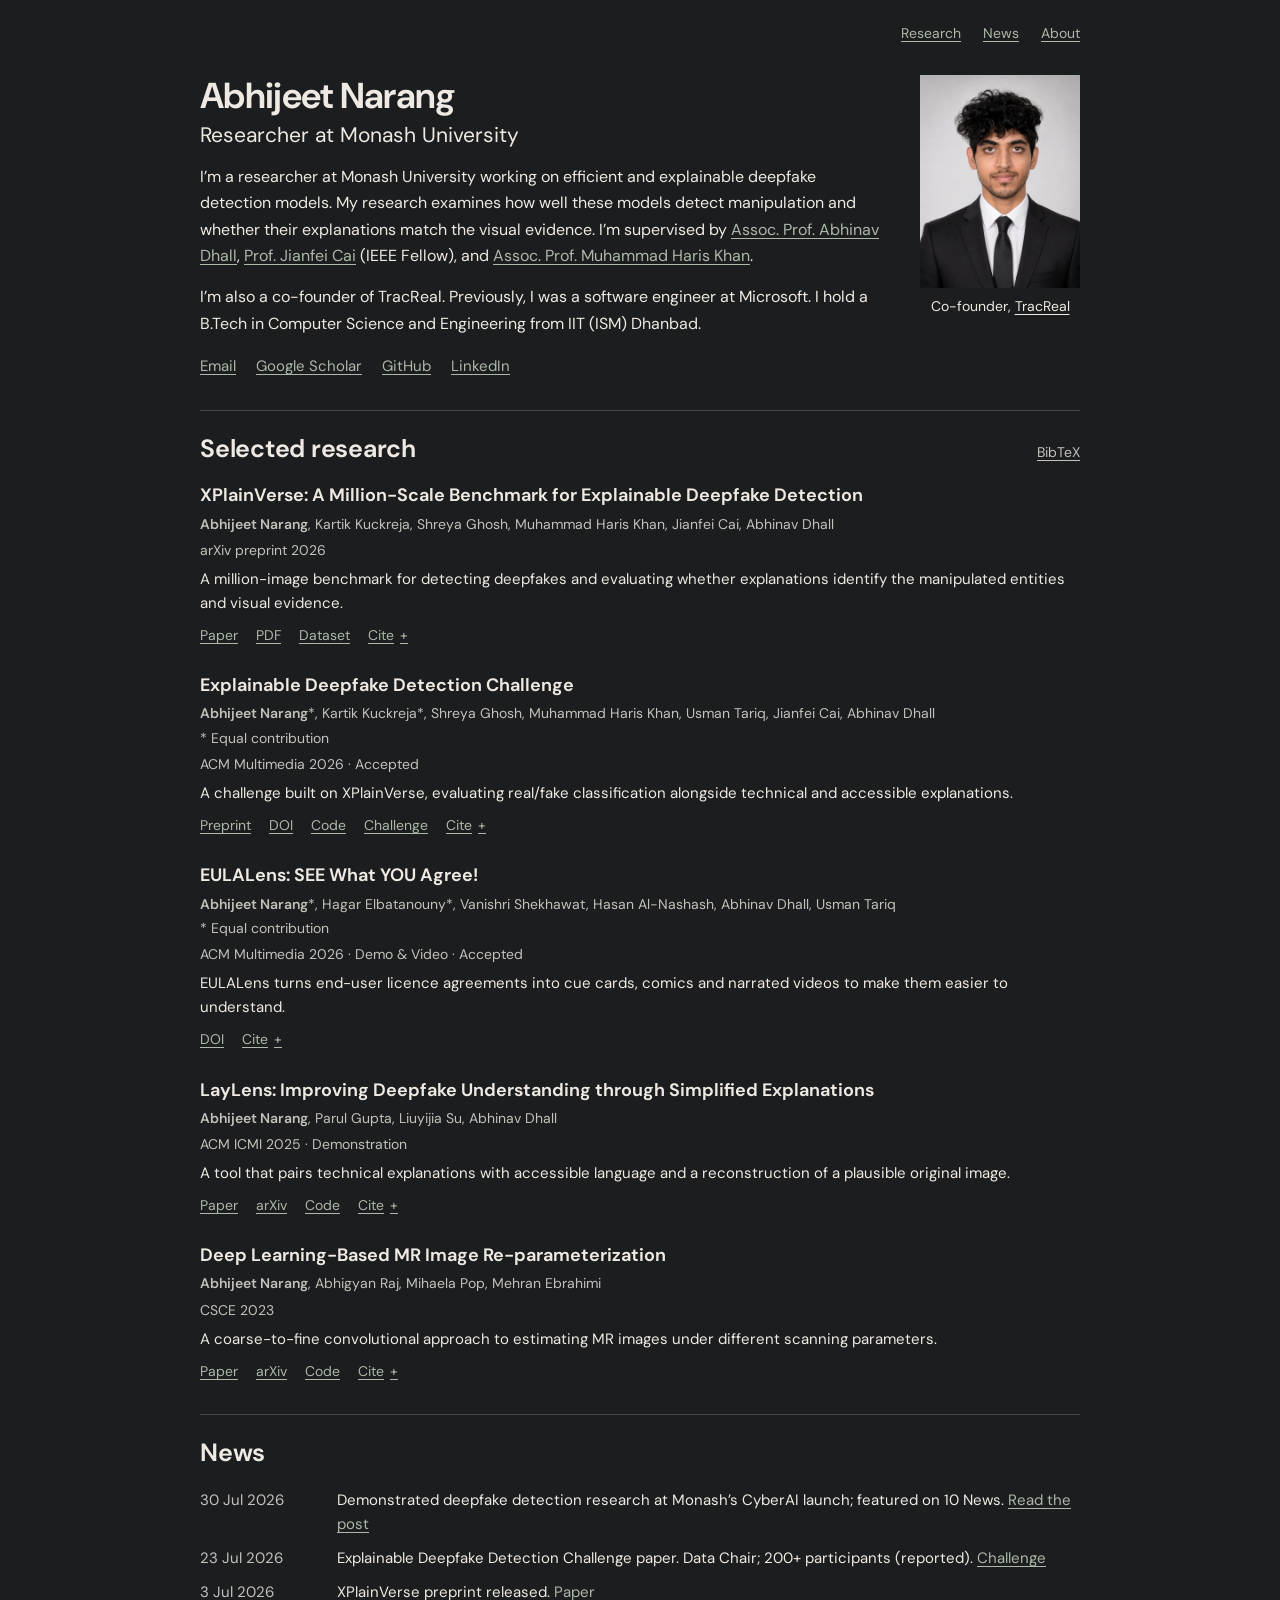
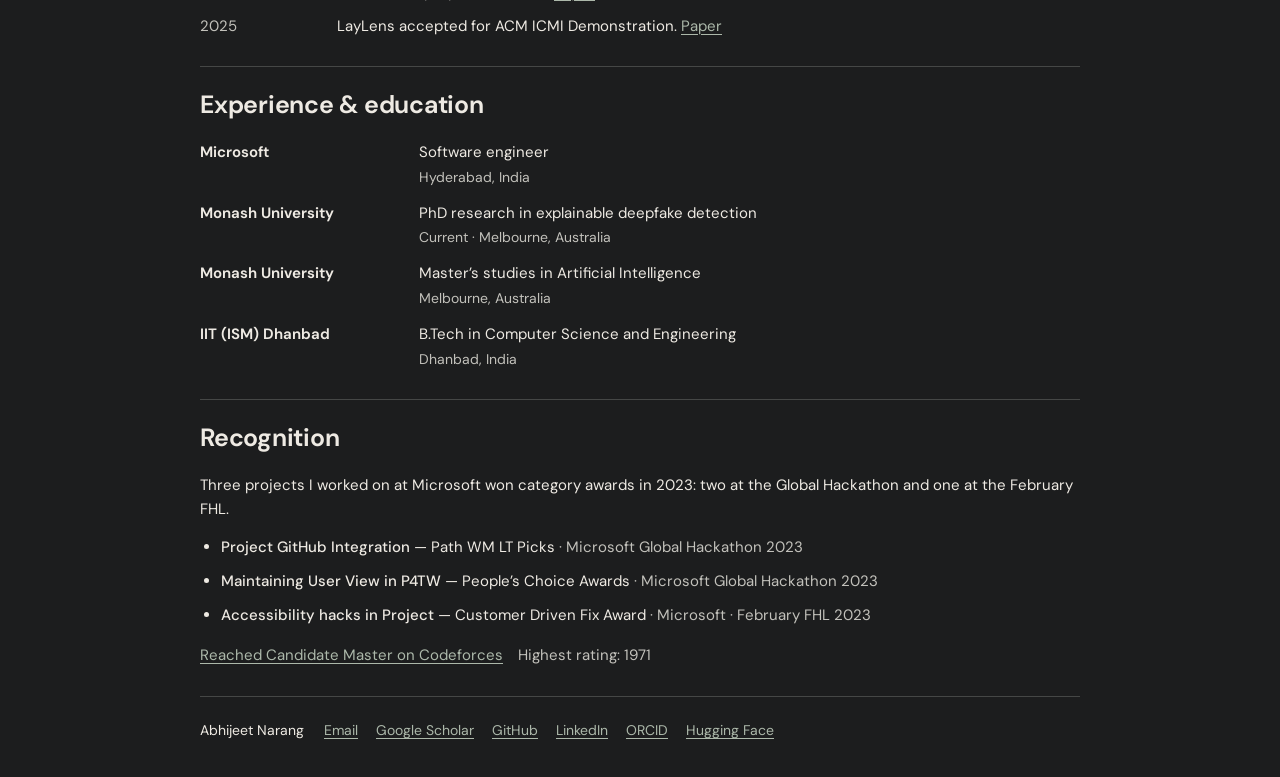
==== commit d07fb674: "Implement approved research-first charcoal personal site" ====
--- a/index.html
+++ b/index.html
@@ -3,68 +3,49 @@
 <head>
   <meta charset="utf-8">
   <meta name="viewport" content="width=device-width, initial-scale=1">
-  <meta name="theme-color" content="#f8f8f5">
-  <title>Abhijeet Narang · TracReal &amp; Monash</title>
-  <meta name="description" content="Abhijeet Narang is building TracReal, a startup focused on deepfake detection and media provenance, and is a PhD researcher at Monash University.">
-  <meta property="og:title" content="Abhijeet Narang · TracReal &amp; Monash">
-  <meta property="og:description" content="Abhijeet Narang is building TracReal, a startup focused on deepfake detection and media provenance, and is a PhD researcher at Monash University.">
+  <meta name="theme-color" content="#1c1d1e">
+  <meta name="color-scheme" content="dark">
+  <title>Abhijeet Narang · Researcher at Monash University</title>
+  <meta name="description" content="Abhijeet Narang is a researcher at Monash University working on efficient and explainable deepfake detection models, and a co-founder of TracReal.">
+  <meta property="og:title" content="Abhijeet Narang · Researcher at Monash University">
+  <meta property="og:description" content="Abhijeet Narang is a researcher at Monash University working on efficient and explainable deepfake detection models, and a co-founder of TracReal.">
   <meta property="og:type" content="website">
-  
-  <link rel="canonical" href="https://abhijeet8901.github.io/">
-  <meta property="og:url" content="https://abhijeet8901.github.io/">
+  <link rel="canonical" href="https://abhijeet8901.github.io/"><meta property="og:url" content="https://abhijeet8901.github.io/">
   <link rel="icon" type="image/svg+xml" href="./assets/favicon.svg">
   <link rel="preload" href="./assets/fonts/dm-sans.ttf" as="font" type="font/ttf" crossorigin>
   <link rel="stylesheet" href="./assets/styles.css">
-  <script>document.documentElement.classList.add('js');</script>
   <script src="./assets/site.js" defer></script>
-  <script type="application/ld+json">{"@context":"https://schema.org","@type":"Person","name":"Abhijeet Narang","description":"Abhijeet Narang is building TracReal, a startup focused on deepfake detection and media provenance, and is a PhD researcher at Monash University.","jobTitle":"PhD researcher","affiliation":{"@type":"Organization","name":"Monash University"},"sameAs":["https://scholar.google.com/citations?hl=en&user=1ByDsZAAAAAJ","https://github.com/Abhijeet8901","https://www.linkedin.com/in/abhijeet-narang-63b419175/","https://orcid.org/0000-0003-0677-910X","https://huggingface.co/Abhijeet8901"]}</script>
+  <script type="application/ld+json">{"@context":"https://schema.org","@type":"Person","name":"Abhijeet Narang","description":"Abhijeet Narang is a researcher at Monash University working on efficient and explainable deepfake detection models, and a co-founder of TracReal.","jobTitle":"Researcher","affiliation":{"@type":"Organization","name":"Monash University"},"sameAs":["https://scholar.google.com/citations?hl=en&user=1ByDsZAAAAAJ","https://github.com/Abhijeet8901","https://www.linkedin.com/in/abhijeet-narang-63b419175/","https://orcid.org/0000-0003-0677-910X","https://huggingface.co/Abhijeet8901"]}</script>
 </head>
 <body>
   <a href="#main" class="skip-link">Skip to content</a>
-  <main id="main" class="container">
-    <section class="profile" aria-labelledby="profile-title">
-      <div class="profile-copy">
-        <p class="affiliation">TracReal <span aria-hidden="true">/</span> Monash University</p>
-        <h1 id="profile-title">Abhijeet Narang</h1>
-        <p class="bio">I’m building TracReal, a startup focused on deepfake detection and media provenance. I’m also a PhD researcher at Monash University, working on explainable deepfake detection.</p>
-        <p class="profile-current">Previously, I worked as a software engineer at Microsoft. I studied Computer Science and Engineering at IIT (ISM) Dhanbad.</p>
-        <div class="profile-actions"><a class="contact-action" href="mailto:abhijeet.narang1@monash.edu">Get in touch</a><div class="profile-links" role="group" aria-label="Professional profiles"><a class="" href="https://scholar.google.com/citations?hl=en&amp;user=1ByDsZAAAAAJ">Google Scholar</a><a class="" href="https://github.com/Abhijeet8901">GitHub</a><a class="" href="https://www.linkedin.com/in/abhijeet-narang-63b419175/">LinkedIn</a></div></div>
-      </div>
-      <figure class="portrait">
-        <img src="./assets/tracreal-portrait.webp" alt="Abhijeet Narang" width="720" height="960" fetchpriority="high">
-        <figcaption>Melbourne, Australia</figcaption>
-      </figure>
-    </section>
-    <section id="building" class="project" aria-labelledby="project-title">
-      <div class="project-label"><h2 id="project-title">TracReal</h2></div>
-      <div class="project-copy"><p>At TracReal, we’re building tools to help organisations detect manipulated media and trace the source of the content they share.</p><dl class="project-capabilities"><div><dt>Detect</dt><dd>Analyse images, video and audio for signs of manipulation, with explanations to support review.</dd></div><div><dt>Protect</dt><dd>Embed invisible watermarks that carry a recoverable identifier, helping trace media back to its source.</dd></div></dl><div class="project-link"><a class="" href="https://tracreal.com">Visit TracReal</a> <a class="startup-contact" href="mailto:partnerships@tracreal.com">Contact the team</a></div></div>
-    </section>
-    <section id="recognition" class="recognition" aria-labelledby="recognition-title">
-      <div class="section-heading"><div><h2 id="recognition-title">Recognition at Microsoft</h2><p>Three projects I worked on received category awards at Microsoft in 2023: two at the Global Hackathon and one at the February FHL.</p></div></div>
-      <ul class="awards"><li><h3>Project GitHub Integration</h3><p class="award-result">Path WM LT Picks</p><p class="award-event">Microsoft Global Hackathon 2023</p></li><li><h3>Maintaining User View in P4TW</h3><p class="award-result">People’s Choice Awards</p><p class="award-event">Microsoft Global Hackathon 2023</p></li><li><h3>Accessibility hacks in Project</h3><p class="award-result">Customer Driven Fix Award</p><p class="award-event">Microsoft · February FHL 2023</p></li></ul>
-      <p class="codeforces"><a href="https://codeforces.com/profile/Abhijeet8901">Reached Candidate Master on Codeforces</a><span>(peak rating: 1971).</span></p>
-    </section>
-    <section id="publications" class="research" aria-labelledby="research-title">
-      <div class="section-heading">
-        <div><h2 id="research-title">Research</h2><p>My research focuses on detecting manipulated media and explaining the visual evidence behind a model’s decision.</p></div>
-        <a class="secondary-link" href="./publications.bib" download>BibTeX <span aria-hidden="true">↓</span></a>
-      </div>
-      <p class="research-supervisors">At Monash University, I’m supervised by <a href="https://research.monash.edu/en/persons/abhinav-dhall/">Abhinav Dhall</a>, <a href="https://research.monash.edu/en/persons/jianfei-cai/">Jianfei Cai</a>, and <a href="https://mbzuai.ac.ae/academics/faculty-directory/muhammad-haris-khan">Muhammad Haris Khan</a>.</p>
-      <div class="publication-list"><article class="publication" aria-labelledby="title-eulalens">
+  <div class="container">
+    <nav class="site-nav" aria-label="Page sections"><a href="#publications">Research</a><a href="#news">News</a><a href="#main">About</a></nav>
+    <main id="main">
+      <section class="profile" aria-labelledby="profile-title">
+        <div class="profile-heading"><h1 id="profile-title">Abhijeet Narang</h1><p class="profile-role">Researcher at Monash University</p></div>
+        <figure class="portrait"><img src="./assets/tracreal-portrait.webp" alt="Abhijeet Narang" width="720" height="960" fetchpriority="high"><figcaption>Co-founder, <a href="https://tracreal.com">TracReal</a></figcaption></figure>
+        <div class="profile-copy"><p>I’m a researcher at Monash University working on efficient and explainable deepfake detection models. My research examines how well these models detect manipulation and whether their explanations match the visual evidence. I’m supervised by <a href="https://research.monash.edu/en/persons/abhinav-dhall/">Assoc. Prof. Abhinav Dhall</a>, <a href="https://research.monash.edu/en/persons/jianfei-cai/">Prof. Jianfei Cai</a> (IEEE Fellow), and <a href="https://mbzuai.ac.ae/academics/faculty-directory/muhammad-haris-khan">Assoc. Prof. Muhammad Haris Khan</a>.</p><p>I’m also a co-founder of TracReal. Previously, I was a software engineer at Microsoft. I hold a B.Tech in Computer Science and Engineering from IIT (ISM) Dhanbad.</p></div>
+        <div class="profile-actions" aria-label="Contact and professional profiles"><a class="contact-action" href="mailto:abhijeet.narang1@monash.edu">Email</a><a class="" href="https://scholar.google.com/citations?hl=en&amp;user=1ByDsZAAAAAJ">Google Scholar</a><a class="" href="https://github.com/Abhijeet8901">GitHub</a><a class="" href="https://www.linkedin.com/in/abhijeet-narang-63b419175/">LinkedIn</a></div>
+      </section>
+      <section id="publications" class="research" aria-labelledby="research-title">
+        <div class="section-heading"><h2 id="research-title">Selected research</h2><a class="secondary-link" href="./publications.bib" download>BibTeX</a></div>
+        <div class="publication-list"><article class="publication" aria-labelledby="title-xplainverse">
     <div class="publication-body">
-      <h3 id="title-eulalens"><a href="https://doi.org/10.1145/3767308.3839012">EULALens: SEE What YOU Agree!</a></h3>
-      <p class="authors"><strong>Abhijeet Narang</strong>*, Hagar Elbatanouny*, Vanishri Shekhawat, Hasan Al-Nashash, Abhinav Dhall, Usman Tariq<span class="equal-credit">* Equal contribution</span></p>
-      <p class="publication-venue">ACM Multimedia <span class="year">2026</span> · Demo &amp; Video · Accepted</p>
-      <p class="publication-summary">EULALens turns end-user licence agreements into cue cards, comics and narrated videos to make them easier to understand.</p>
-      <div class="publication-links"><a class="" href="https://doi.org/10.1145/3767308.3839012">DOI</a>
-        <details class="citation"><summary aria-label="BibTeX citation for EULALens: SEE What YOU Agree!">Cite <span class="citation-indicator" aria-hidden="true"></span></summary><div class="citation-content"><pre><code>@inproceedings{narang2026eulalens,
-  title={EULALens: SEE What YOU Agree!},
-  author={Narang, Abhijeet and Elbatanouny, Hagar and Shekhawat, Vanishri and Al-Nashash, Hasan and Dhall, Abhinav and Tariq, Usman},
-  booktitle={Proceedings of the 34th ACM International Conference on Multimedia},
+      <h3 id="title-xplainverse"><a href="https://arxiv.org/abs/2607.03562">XPlainVerse: A Million-Scale Benchmark for Explainable Deepfake Detection</a></h3>
+      <p class="authors"><strong>Abhijeet Narang</strong>, Kartik Kuckreja, Shreya Ghosh, Muhammad Haris Khan, Jianfei Cai, Abhinav Dhall</p>
+      <p class="publication-venue">arXiv preprint <span class="year">2026</span></p>
+      <p class="publication-summary">A million-image benchmark for detecting deepfakes and evaluating whether explanations identify the manipulated entities and visual evidence.</p>
+      <div class="publication-links"><a class="" href="https://arxiv.org/abs/2607.03562">Paper</a><a class="" href="https://arxiv.org/pdf/2607.03562">PDF</a><a class="" href="https://huggingface.co/datasets/Abhijeet8901/XPlainVerse">Dataset</a>
+        <details class="citation"><summary aria-label="BibTeX citation for XPlainVerse: A Million-Scale Benchmark for Explainable Deepfake Detection">Cite <span class="citation-indicator" aria-hidden="true"></span></summary><div class="citation-content"><pre><code>@misc{narang2026xplainverse,
+  title={XPlainVerse: A Million-Scale Benchmark for Explainable Deepfake Detection},
+  author={Narang, Abhijeet and Kuckreja, Kartik and Ghosh, Shreya and Khan, Muhammad Haris and Cai, Jianfei and Dhall, Abhinav},
   year={2026},
-  doi={10.1145/3767308.3839012},
-  note={Accepted for the Demo and Video Track; forthcoming}
-}</code></pre><button type="button" class="copy-citation" aria-label="Copy BibTeX citation for EULALens: SEE What YOU Agree!">Copy BibTeX</button></div></details>
+  eprint={2607.03562},
+  archivePrefix={arXiv},
+  primaryClass={cs.CV},
+  doi={10.48550/arXiv.2607.03562}
+}</code></pre><button type="button" class="copy-citation" aria-label="Copy BibTeX citation for XPlainVerse: A Million-Scale Benchmark for Explainable Deepfake Detection">Copy BibTeX</button></div></details>
       </div>
     </div>
   </article><article class="publication" aria-labelledby="title-challenge">
@@ -84,22 +65,21 @@
 }</code></pre><button type="button" class="copy-citation" aria-label="Copy BibTeX citation for Explainable Deepfake Detection Challenge">Copy BibTeX</button></div></details>
       </div>
     </div>
-  </article><article class="publication" aria-labelledby="title-xplainverse">
+  </article><article class="publication" aria-labelledby="title-eulalens">
     <div class="publication-body">
-      <h3 id="title-xplainverse"><a href="https://arxiv.org/abs/2607.03562">XPlainVerse: A Million-Scale Benchmark for Explainable Deepfake Detection</a></h3>
-      <p class="authors"><strong>Abhijeet Narang</strong>, Kartik Kuckreja, Shreya Ghosh, Muhammad Haris Khan, Jianfei Cai, Abhinav Dhall</p>
-      <p class="publication-venue">arXiv preprint <span class="year">2026</span></p>
-      <p class="publication-summary">A million-image benchmark for detecting deepfakes and evaluating whether explanations identify the manipulated entities and visual evidence.</p>
-      <div class="publication-links"><a class="" href="https://arxiv.org/abs/2607.03562">Paper</a><a class="" href="https://arxiv.org/pdf/2607.03562">PDF</a><a class="" href="https://huggingface.co/datasets/Abhijeet8901/XPlainVerse">Dataset</a>
-        <details class="citation"><summary aria-label="BibTeX citation for XPlainVerse: A Million-Scale Benchmark for Explainable Deepfake Detection">Cite <span class="citation-indicator" aria-hidden="true"></span></summary><div class="citation-content"><pre><code>@misc{narang2026xplainverse,
-  title={XPlainVerse: A Million-Scale Benchmark for Explainable Deepfake Detection},
-  author={Narang, Abhijeet and Kuckreja, Kartik and Ghosh, Shreya and Khan, Muhammad Haris and Cai, Jianfei and Dhall, Abhinav},
+      <h3 id="title-eulalens"><a href="https://doi.org/10.1145/3767308.3839012">EULALens: SEE What YOU Agree!</a></h3>
+      <p class="authors"><strong>Abhijeet Narang</strong>*, Hagar Elbatanouny*, Vanishri Shekhawat, Hasan Al-Nashash, Abhinav Dhall, Usman Tariq<span class="equal-credit">* Equal contribution</span></p>
+      <p class="publication-venue">ACM Multimedia <span class="year">2026</span> · Demo &amp; Video · Accepted</p>
+      <p class="publication-summary">EULALens turns end-user licence agreements into cue cards, comics and narrated videos to make them easier to understand.</p>
+      <div class="publication-links"><a class="" href="https://doi.org/10.1145/3767308.3839012">DOI</a>
+        <details class="citation"><summary aria-label="BibTeX citation for EULALens: SEE What YOU Agree!">Cite <span class="citation-indicator" aria-hidden="true"></span></summary><div class="citation-content"><pre><code>@inproceedings{narang2026eulalens,
+  title={EULALens: SEE What YOU Agree!},
+  author={Narang, Abhijeet and Elbatanouny, Hagar and Shekhawat, Vanishri and Al-Nashash, Hasan and Dhall, Abhinav and Tariq, Usman},
+  booktitle={Proceedings of the 34th ACM International Conference on Multimedia},
   year={2026},
-  eprint={2607.03562},
-  archivePrefix={arXiv},
-  primaryClass={cs.CV},
-  doi={10.48550/arXiv.2607.03562}
-}</code></pre><button type="button" class="copy-citation" aria-label="Copy BibTeX citation for XPlainVerse: A Million-Scale Benchmark for Explainable Deepfake Detection">Copy BibTeX</button></div></details>
+  doi={10.1145/3767308.3839012},
+  note={Accepted for the Demo and Video Track; forthcoming}
+}</code></pre><button type="button" class="copy-citation" aria-label="Copy BibTeX citation for EULALens: SEE What YOU Agree!">Copy BibTeX</button></div></details>
       </div>
     </div>
   </article><article class="publication" aria-labelledby="title-laylens">
@@ -136,23 +116,15 @@
       </div>
     </div>
   </article></div>
-    </section>
-    <section id="background" class="background" aria-labelledby="background-title">
-      <div class="section-heading"><h2 id="background-title">Education</h2></div>
-      <ul class="journey"><li><h3>Monash University</h3><div><p class="journey-role">PhD research in explainable deepfake detection</p><p class="journey-note">Current · Melbourne, Australia</p></div></li><li><h3>Monash University</h3><div><p class="journey-role">Master’s studies in Artificial Intelligence</p><p class="journey-note">Melbourne, Australia</p></div></li><li><h3>IIT (ISM) Dhanbad</h3><div><p class="journey-role">B.Tech in Computer Science and Engineering</p><p class="journey-note">Dhanbad, India</p></div></li></ul>
-    </section>
-    <section class="community" aria-labelledby="community-title">
-      <h2 id="community-title">Activities</h2>
-      <ul>
-        <li><span class="community-label">Challenge</span><p>Data Chair for the <a href="https://explainable-deepfake-detection.github.io/">Explainable Deepfake Detection Challenge</a> at ACM Multimedia 2026.</p></li>
-        <li><span class="community-label">Demo</span><p>Demonstrated our deepfake detection research at Monash’s CyberAI launch alongside Anubhav Kataria, with guidance from Abhinav Dhall. The demonstration was featured on 10 News. <a class="text-link" href="https://www.linkedin.com/posts/abhijeet-narang-63b419175_deepfakedetection-cybercx-10newsau-activity-7488434707206955008-NiUU">Read the post</a></p></li>
-      </ul>
-    </section>
-    <footer id="links" class="site-footer">
-      <div><p>Abhijeet Narang</p><div class="footer-links"><a class="contact-link" href="mailto:abhijeet.narang1@monash.edu">Email</a><a class="contact-link" href="https://scholar.google.com/citations?hl=en&amp;user=1ByDsZAAAAAJ">Google Scholar</a><a class="contact-link" href="https://github.com/Abhijeet8901">GitHub</a><a class="contact-link" href="https://www.linkedin.com/in/abhijeet-narang-63b419175/">LinkedIn</a><a class="contact-link" href="https://orcid.org/0000-0003-0677-910X">ORCID</a><a class="contact-link" href="https://huggingface.co/Abhijeet8901">Hugging Face</a></div></div>
-      <a class="secondary-link" href="#">Back to top <span aria-hidden="true">↑</span></a>
-    </footer>
-  </main>
+      </section>
+      <section id="news" class="news" aria-labelledby="news-title"><h2 id="news-title">News</h2><ul><li><time datetime="2026-07-30">30 Jul 2026</time><p>Demonstrated deepfake detection research at Monash’s CyberAI launch; featured on 10 News. <a href="https://www.linkedin.com/posts/abhijeet-narang-63b419175_deepfakedetection-cybercx-10newsau-activity-7488434707206955008-NiUU">Read the post</a></p></li><li><time datetime="2026-07-23">23 Jul 2026</time><p>Explainable Deepfake Detection Challenge paper. Data Chair; 200+ participants (reported). <a href="https://explainable-deepfake-detection.github.io/">Challenge</a></p></li><li><time datetime="2026-07-03">3 Jul 2026</time><p>XPlainVerse preprint released. <a href="https://arxiv.org/abs/2607.03562">Paper</a></p></li><li><time datetime="2025">2025</time><p>LayLens accepted for ACM ICMI Demonstration. <a href="https://doi.org/10.1145/3716553.3757093">Paper</a></p></li></ul></section>
+      <section id="background" class="background" aria-labelledby="background-title"><h2 id="background-title">Experience &amp; education</h2><ul class="journey"><li><h3>Microsoft</h3><div><p class="journey-role">Software engineer</p><p class="journey-note">Hyderabad, India</p></div></li><li><h3>Monash University</h3><div><p class="journey-role">PhD research in explainable deepfake detection</p><p class="journey-note">Current · Melbourne, Australia</p></div></li><li><h3>Monash University</h3><div><p class="journey-role">Master’s studies in Artificial Intelligence</p><p class="journey-note">Melbourne, Australia</p></div></li><li><h3>IIT (ISM) Dhanbad</h3><div><p class="journey-role">B.Tech in Computer Science and Engineering</p><p class="journey-note">Dhanbad, India</p></div></li></ul></section>
+      <section id="recognition" class="recognition" aria-labelledby="recognition-title">
+        <h2 id="recognition-title">Recognition</h2><p>Three projects I worked on at Microsoft won category awards in 2023: two at the Global Hackathon and one at the February FHL.</p><ul class="awards"><li><h3>Project GitHub Integration</h3><p class="award-result">Path WM LT Picks</p><p class="award-event">Microsoft Global Hackathon 2023</p></li><li><h3>Maintaining User View in P4TW</h3><p class="award-result">People’s Choice Awards</p><p class="award-event">Microsoft Global Hackathon 2023</p></li><li><h3>Accessibility hacks in Project</h3><p class="award-result">Customer Driven Fix Award</p><p class="award-event">Microsoft · February FHL 2023</p></li></ul><p class="codeforces"><a href="https://codeforces.com/profile/Abhijeet8901">Reached Candidate Master on Codeforces</a><span>Highest rating: 1971</span></p>
+      </section>
+    </main>
+    <footer class="site-footer"><p>Abhijeet Narang</p><div class="footer-links"><a class="contact-link" href="mailto:abhijeet.narang1@monash.edu">Email</a><a class="contact-link" href="https://scholar.google.com/citations?hl=en&amp;user=1ByDsZAAAAAJ">Google Scholar</a><a class="contact-link" href="https://github.com/Abhijeet8901">GitHub</a><a class="contact-link" href="https://www.linkedin.com/in/abhijeet-narang-63b419175/">LinkedIn</a><a class="contact-link" href="https://orcid.org/0000-0003-0677-910X">ORCID</a><a class="contact-link" href="https://huggingface.co/Abhijeet8901">Hugging Face</a></div></footer>
+  </div>
   <p class="sr-only" id="copy-status" role="status" aria-live="polite"></p>
 </body>
 </html>
--- a/assets/styles.css
+++ b/assets/styles.css
@@ -1,14 +1,10 @@
 @font-face{font-family:"DM Sans";src:url("./fonts/dm-sans.ttf") format("truetype");font-style:normal;font-weight:100 1000;font-display:swap}
-:root{--ink:#172b37;--muted:#5c6870;--blue:#225d70;--line:#d9dfdd;--soft:#eef1ee;--paper:#f8f8f5;--font:"DM Sans",Arial,sans-serif}
-*{box-sizing:border-box}html{scroll-behavior:smooth;scroll-padding-top:28px}body{margin:0;background:var(--paper);color:var(--ink);font:15px/1.75 var(--font);-webkit-font-smoothing:antialiased}a{color:var(--blue);text-decoration:none;text-underline-offset:4px}a:hover{text-decoration:underline}a:focus-visible,button:focus-visible,summary:focus-visible{outline:3px solid #327d91;outline-offset:5px;border-radius:2px}button,summary{font:inherit}button{cursor:pointer}img{display:block;max-width:100%}h1,h2,h3,p,figure,dd{margin:0}h1,h2,h3{line-height:1.25;font-weight:650}ul{margin:0;padding:0;list-style:none}.container{width:min(100% - 80px,980px);margin-inline:auto}
-.profile{display:grid;grid-template-columns:minmax(0,1fr) 200px;gap:45px;padding:32px 0 22px}.affiliation{font-size:12px;letter-spacing:.06em;text-transform:uppercase;font-weight:600;color:var(--muted);margin-bottom:12px}.affiliation span{padding-inline:7px;color:var(--blue)}h1{font-size:44px;line-height:1.1;letter-spacing:-1.7px;margin-bottom:16px}.bio{font-size:16px;line-height:1.65;max-width:56ch}.profile-current{font-size:14px;margin-top:12px;line-height:1.65}.profile-actions{display:flex;align-items:center;gap:12px 22px;flex-wrap:wrap;margin-top:18px}.contact-action{font-size:13px;font-weight:650;display:inline-flex;align-items:center;gap:7px;background:var(--ink);color:#fff;padding:8px 14px;border-radius:3px}.contact-action:hover{background:var(--blue);text-decoration:none}.profile-links{display:flex;flex-wrap:wrap;gap:5px 19px;margin-top:0;font-size:13px;font-weight:500}.profile-links a{display:inline-flex;align-items:center;gap:4px;padding-block:3px}.portrait{align-self:start;padding-top:2px}.portrait img{width:200px;height:240px;object-fit:cover;object-position:center 30%;border-radius:3px}.portrait figcaption{text-align:right;color:var(--muted);font-size:12px;margin-top:8px}
-.project{display:grid;grid-template-columns:230px minmax(0,1fr);gap:36px;margin:0 0 30px;border-top:2px solid var(--ink);border-bottom:1px solid var(--line);padding:24px 0}.project h2{font-size:32px;letter-spacing:-1px;margin-bottom:9px}.project-copy{font-size:15px;line-height:1.7}.project-capabilities{display:grid;grid-template-columns:1fr 1fr;gap:28px;margin:18px 0 0}.project-capabilities dt{font-size:15px;font-weight:650;margin-bottom:4px}.project-capabilities dd{font-size:14px;line-height:1.65;color:var(--muted)}.project-link{display:flex;align-items:baseline;flex-wrap:wrap;gap:22px;margin-top:18px}.project-link a{font-size:14px;font-weight:600;display:inline-block;padding-block:4px;text-decoration:underline}.project-link .startup-contact{color:var(--muted);font-weight:500}
-.section-heading{display:flex;justify-content:space-between;align-items:end;gap:24px;margin-bottom:17px}h2{font-size:26px;letter-spacing:-.7px}.section-heading p{font-size:13px;color:var(--muted);margin-top:8px;max-width:760px}.secondary-link{font-size:13px;white-space:nowrap;color:var(--muted);padding-block:4px}.recognition{margin-bottom:34px}.recognition .section-heading{margin-bottom:13px}.awards{display:grid;grid-template-columns:repeat(3,minmax(0,1fr));gap:24px;padding:18px 0 20px;border-top:1px solid var(--line);border-bottom:1px solid var(--line)}.awards li+li{border-left:1px solid var(--line);padding-left:24px}.award-event{font-size:12px;color:var(--muted);margin-top:5px;line-height:1.6}.awards h3{font-size:16px;letter-spacing:-.2px;margin-bottom:6px}.award-result{font-size:13px;margin-bottom:5px;line-height:1.6}.codeforces{display:block;padding-top:13px;font-size:13px}.codeforces a{font-weight:600}.codeforces span{font-size:13px;color:var(--muted);margin-left:6px}
-.research-supervisors{font-size:13px;line-height:1.8;color:var(--muted);margin:4px 0 20px}.research-supervisors a{white-space:nowrap}.publication{display:grid;grid-template-columns:minmax(0,1fr);padding:22px 0;border-bottom:1px solid var(--line)}.publication:first-child{border-top:1px solid var(--line)}.publication h3{font-size:18px;line-height:1.4;letter-spacing:-.2px;margin-bottom:7px}.publication h3 a{color:var(--ink)}.publication h3 a:hover{color:var(--blue)}.authors{font-size:13px;line-height:1.7;color:var(--muted);margin-bottom:5px}.authors strong{font-weight:650;color:var(--ink)}.equal-credit{display:inline;font-size:12px;color:var(--muted);margin-left:9px;white-space:nowrap}.publication-venue{font-size:13px;font-weight:500;margin-bottom:9px}.year{color:inherit;font-weight:500}.publication-summary{font-size:14px;line-height:1.7;margin-bottom:10px}.publication-links{display:flex;flex-wrap:wrap;gap:5px 19px;align-items:baseline;font-size:13px;font-weight:500}.publication-links a{padding-block:3px}.citation{display:block;color:var(--blue)}.citation summary{cursor:pointer;list-style:none;font-size:13px;display:inline-flex;align-items:center;gap:6px;padding-block:3px}.citation summary::-webkit-details-marker{display:none}.citation-indicator::before{content:"+"}.citation[open] .citation-indicator::before{content:"−"}.citation summary:hover{text-decoration:underline}.citation[open]{width:100%}.citation[open] summary{margin-bottom:10px}.citation-content{background:var(--soft);border:1px solid var(--line);border-radius:3px;padding:14px;max-width:100%}.citation-content pre{white-space:pre-wrap;overflow-wrap:anywhere;font:12px/1.7 ui-monospace,SFMono-Regular,Consolas,monospace;margin:0 0 12px;color:var(--ink)}.copy-citation{background:var(--paper);border:1px solid var(--line);border-radius:3px;font-size:13px;padding:7px 11px;color:var(--blue)}
-.background{padding-top:34px}.background .section-heading{margin-bottom:13px}.journey li{display:grid;grid-template-columns:230px minmax(0,1fr);gap:30px;border-bottom:1px solid var(--line);padding:15px 0;align-items:baseline}.journey h3{font-size:14px}.journey-role{font-size:14px}.journey-note{font-size:12px;color:var(--muted);margin-top:3px}.community{padding:34px 0}.community h2{margin-bottom:20px}.community li{display:grid;grid-template-columns:95px minmax(0,1fr);gap:20px;font-size:14px;margin-bottom:14px}.community li:last-child{margin-bottom:0}.community-label{font-size:12px;letter-spacing:.06em;font-weight:650;text-transform:uppercase;color:var(--muted);padding-top:3px}main p a{text-decoration:underline;text-decoration-color:#225d7066;text-decoration-thickness:1px}main p a:hover{text-decoration-color:currentColor}.codeforces a{text-decoration:none}
-.site-footer{border-top:1px solid var(--line);display:flex;justify-content:space-between;align-items:end;gap:25px;padding:24px 0 34px}.site-footer p{font-size:13px;font-weight:650;margin-bottom:7px}.footer-links{display:flex;flex-wrap:wrap;gap:5px 17px;font-size:13px}.footer-links a{padding-block:3px}.sr-only{position:absolute;width:1px;height:1px;padding:0;margin:-1px;overflow:hidden;clip:rect(0,0,0,0);white-space:nowrap;border:0}.skip-link{position:fixed;top:10px;left:15px;background:var(--ink);color:#fff;padding:10px 16px;z-index:20;transform:translateY(-150%)}.skip-link:focus{transform:translateY(0)}
-@media(max-width:900px){.container{width:calc(100% - 64px)}.profile{grid-template-columns:minmax(0,1fr) 180px;gap:32px}h1{font-size:40px}.portrait img{width:180px;height:230px}.project{grid-template-columns:190px minmax(0,1fr);gap:28px}.awards{gap:19px}.awards li+li{padding-left:19px}.journey li{grid-template-columns:210px minmax(0,1fr)}}
-@media(max-width:640px){.container{width:calc(100% - 40px)}.profile{grid-template-columns:minmax(0,1fr) 96px;column-gap:23px;row-gap:0;padding:26px 0 22px}.profile-copy{display:contents}.profile .affiliation{grid-column:1;grid-row:1;font-size:12px;letter-spacing:.02em;line-height:1.6;margin-bottom:10px}.affiliation span{padding-inline:3px}.profile h1{grid-column:1;grid-row:2;font-size:34px;line-height:1.1;letter-spacing:-1.2px;margin-bottom:0}.portrait{grid-column:2;grid-row:1 / span 2;padding:0}.portrait img{width:96px;height:120px}.portrait figcaption{display:none}.profile .bio{grid-column:1 / -1;grid-row:3;margin-top:21px;font-size:16px;line-height:1.7}.profile-current{grid-column:1 / -1;grid-row:4;font-size:14px}.profile-actions{grid-column:1 / -1;grid-row:5;margin-top:16px}.profile-links{gap:5px 17px}.project{grid-template-columns:1fr;gap:16px;margin:0 0 28px;padding:22px 0}.project h2{font-size:30px;margin-bottom:5px}.project-copy{font-size:14px}.project-capabilities{grid-template-columns:1fr;gap:14px;margin-top:16px}.project-link{margin-top:14px;gap:20px}h2{font-size:25px}.section-heading{gap:15px;align-items:end;margin-bottom:15px}.recognition{margin-bottom:30px}.awards{grid-template-columns:1fr;gap:0;padding:0}.awards li{padding:16px 0}.awards li+li{border-left:0;border-top:1px solid var(--line);padding:16px 0}.award-event{margin-bottom:5px}.awards h3{margin-bottom:5px}.codeforces{display:block;padding-top:14px}.codeforces span{display:inline;margin-top:0}.publication{grid-template-columns:minmax(0,1fr);padding:21px 0}.publication h3{font-size:17px;line-height:1.45}.authors,.publication-venue{font-size:12px}.publication-links{gap:5px 15px}.background{padding-top:30px}.journey li{grid-template-columns:1fr;gap:4px;padding:14px 0}.community{padding:30px 0}.community li{grid-template-columns:1fr;gap:4px;margin-bottom:17px}.community-label{padding:0}.site-footer{align-items:start;flex-wrap:wrap;gap:15px;padding:23px 0 30px}}
-@media(max-width:360px){.container{width:calc(100% - 32px)}.profile{grid-template-columns:minmax(0,1fr) 84px;column-gap:20px}.profile h1{font-size:32px}.portrait img{width:84px;height:105px}.profile-links{gap:5px 15px}}
-@media(prefers-reduced-motion:reduce){html{scroll-behavior:auto}*,*::before,*::after{transition:none!important;animation:none!important}}
-@media print{body{font-size:12px;background:#fff}.container{width:100%}.site-footer,.citation,.secondary-link,.copy-citation,.skip-link{display:none}.profile{padding-top:0;gap:20px}.publication,.project,.journey li,.community li,.awards li{break-inside:avoid}a{color:inherit}}
+:root{color-scheme:dark;--paper:#1c1d1e;--ink:#eeeae3;--muted:#c2c1bb;--accent:#acb8aa;--line:#454746;--soft:#252728;--font:"DM Sans",Arial,sans-serif}
+*{box-sizing:border-box}html{scroll-behavior:smooth;scroll-padding-top:24px}body{margin:0;background:var(--paper);color:var(--ink);font:16px/1.65 var(--font);-webkit-font-smoothing:antialiased}a{color:var(--accent);text-decoration:underline;text-decoration-thickness:1px;text-underline-offset:3px}a:hover{color:var(--ink)}a:focus-visible,button:focus-visible,summary:focus-visible{outline:2px solid var(--accent);outline-offset:5px}button,summary{font:inherit}button{cursor:pointer}img{display:block;max-width:100%}h1,h2,h3,p,figure{margin:0}h1,h2,h3{font-weight:650;line-height:1.3}ul{margin:0;padding:0;list-style:none}.container{width:min(100% - 64px,880px);margin-inline:auto}.site-nav{display:flex;justify-content:flex-end;gap:22px;padding:22px 0 30px;font-size:14px}
+.profile{display:grid;grid-template-columns:minmax(0,1fr) 160px;column-gap:36px;row-gap:14px;padding-bottom:28px}.profile-heading{grid-column:1;grid-row:1;min-width:0}h1{font-size:36px;letter-spacing:-.7px;line-height:1.15;margin-bottom:5px}.profile-role{font-size:21px;line-height:1.35}.portrait{grid-column:2;grid-row:1 / span 3;align-self:start}.portrait img{width:160px;height:213px;object-fit:cover;object-position:center}.portrait figcaption{margin-top:8px;text-align:center;font-size:14px;line-height:1.45}.portrait figcaption a{color:inherit}.profile-copy{grid-column:1;grid-row:2;min-width:0}.profile-copy p+p{margin-top:15px}.profile-actions{grid-column:1;grid-row:3;display:flex;gap:8px 20px;flex-wrap:wrap;font-size:15px;align-items:baseline}.profile-actions a{padding-block:3px}
+main>section:not(.profile){border-top:1px solid var(--line);padding-top:22px;margin-bottom:28px}h2{font-size:25px;letter-spacing:-.25px;margin-bottom:18px}.section-heading{display:flex;justify-content:space-between;align-items:baseline;gap:20px}.secondary-link{font-size:14px;color:var(--muted)}.publication{padding:0 0 23px;min-width:0}.publication:last-child{padding-bottom:0}.publication h3{font-size:18px;line-height:1.4;margin-bottom:4px}.publication h3 a{color:var(--ink);text-decoration:none}.publication h3 a:hover{text-decoration:underline}.authors{font-size:14px;line-height:1.6;color:var(--muted);margin-bottom:4px}.authors strong{font-weight:600;color:inherit}.equal-credit{display:block;font-size:14px;margin-top:2px}.publication-venue{font-size:14px;color:var(--muted);margin-bottom:5px}.publication-summary{font-size:15px;line-height:1.6;margin-bottom:6px}.publication-links{display:flex;align-items:baseline;flex-wrap:wrap;gap:4px 18px;font-size:14px}.publication-links a{padding-block:3px}.citation{color:var(--accent);min-width:0;max-width:100%}.citation summary{cursor:pointer;list-style:none;display:inline-flex;gap:6px;align-items:center;padding-block:3px;text-decoration:underline;text-underline-offset:3px;font-size:14px}.citation summary::-webkit-details-marker{display:none}.citation-indicator::before{content:"+"}.citation[open] .citation-indicator::before{content:"−"}.citation[open]{width:100%}.citation-content{background:var(--soft);border:1px solid var(--line);padding:14px;margin-top:9px;max-width:100%}.citation-content pre{white-space:pre-wrap;overflow-wrap:anywhere;margin:0 0 12px;font:13px/1.65 ui-monospace,SFMono-Regular,Consolas,monospace}.copy-citation{font-size:14px;padding:7px 10px;background:var(--paper);border:1px solid var(--line);color:var(--accent)}
+.news li{display:grid;grid-template-columns:115px minmax(0,1fr);gap:22px;margin-bottom:9px;font-size:15px}.news li:last-child{margin-bottom:0}.news time{color:var(--muted)}.journey li{display:grid;grid-template-columns:195px minmax(0,1fr);gap:24px;margin-bottom:12px;font-size:15px}.journey li:last-child{margin-bottom:0}.journey h3{font-size:15px;line-height:1.65}.journey-note{font-size:14px;color:var(--muted);margin-top:1px}.recognition>p{font-size:15px}.awards{margin:13px 0 16px;padding-left:21px;list-style:disc}.awards li{margin-bottom:9px;font-size:15px}.awards h3{display:inline;font-size:15px;font-weight:500}.award-result,.award-event{display:inline}.award-result::before{content:" — "}.award-event{color:var(--muted)}.award-event::before{content:" · "}.codeforces{display:flex;align-items:baseline;flex-wrap:wrap;gap:4px 15px}.codeforces span{color:var(--muted)}.site-footer{border-top:1px solid var(--line);display:flex;align-items:baseline;flex-wrap:wrap;gap:12px 20px;padding:22px 0 35px;font-size:14px}.footer-links{display:flex;flex-wrap:wrap;gap:8px 18px}.sr-only{position:absolute;width:1px;height:1px;padding:0;margin:-1px;overflow:hidden;clip:rect(0,0,0,0);white-space:nowrap;border:0}.skip-link{position:fixed;top:10px;left:15px;background:var(--paper);color:var(--ink);padding:10px 16px;z-index:20;transform:translateY(-160%)}.skip-link:focus{transform:translateY(0)}
+@media(max-width:680px){.container{width:calc(100% - 40px)}.site-nav{padding:18px 0 24px;gap:18px}.profile{grid-template-columns:minmax(0,1fr) 112px;column-gap:22px;row-gap:19px;padding-bottom:25px}.profile-heading{align-self:center}h1{font-size:31px}.profile-role{font-size:17px}.portrait{grid-row:1}.portrait img{width:112px;height:149px}.portrait figcaption{font-size:14px}.profile-copy{grid-column:1 / -1;grid-row:2}.profile-actions{grid-column:1 / -1;grid-row:3;font-size:15px}.publication h3{font-size:18px}.publication-summary{font-size:15px}.news li{grid-template-columns:1fr;gap:2px;margin-bottom:13px}.journey li{grid-template-columns:1fr;gap:2px;margin-bottom:15px}.site-footer{display:block}.footer-links{margin-top:10px}.section-heading{gap:15px}h2{font-size:24px}}
+@media(max-width:380px){.container{width:calc(100% - 32px)}.profile{grid-template-columns:minmax(0,1fr) 96px;column-gap:16px}h1{font-size:27px}.profile-role{font-size:16px}.portrait img{width:96px;height:128px}.profile-actions{gap:8px 16px}.site-nav{gap:17px}}
+@media(prefers-reduced-motion:reduce){html{scroll-behavior:auto}}
+@media print{:root{--paper:#fff;--ink:#111;--muted:#444;--accent:#222;--line:#bbb;--soft:#f7f7f7;color-scheme:light}body{font-size:12px}.container{width:100%}.site-nav,.skip-link,.citation,.secondary-link{display:none}.profile{grid-template-columns:minmax(0,1fr) 130px}.portrait img{width:130px;height:auto}.publication,.journey li,.news li{break-inside:avoid}.site-footer{padding-bottom:0}}
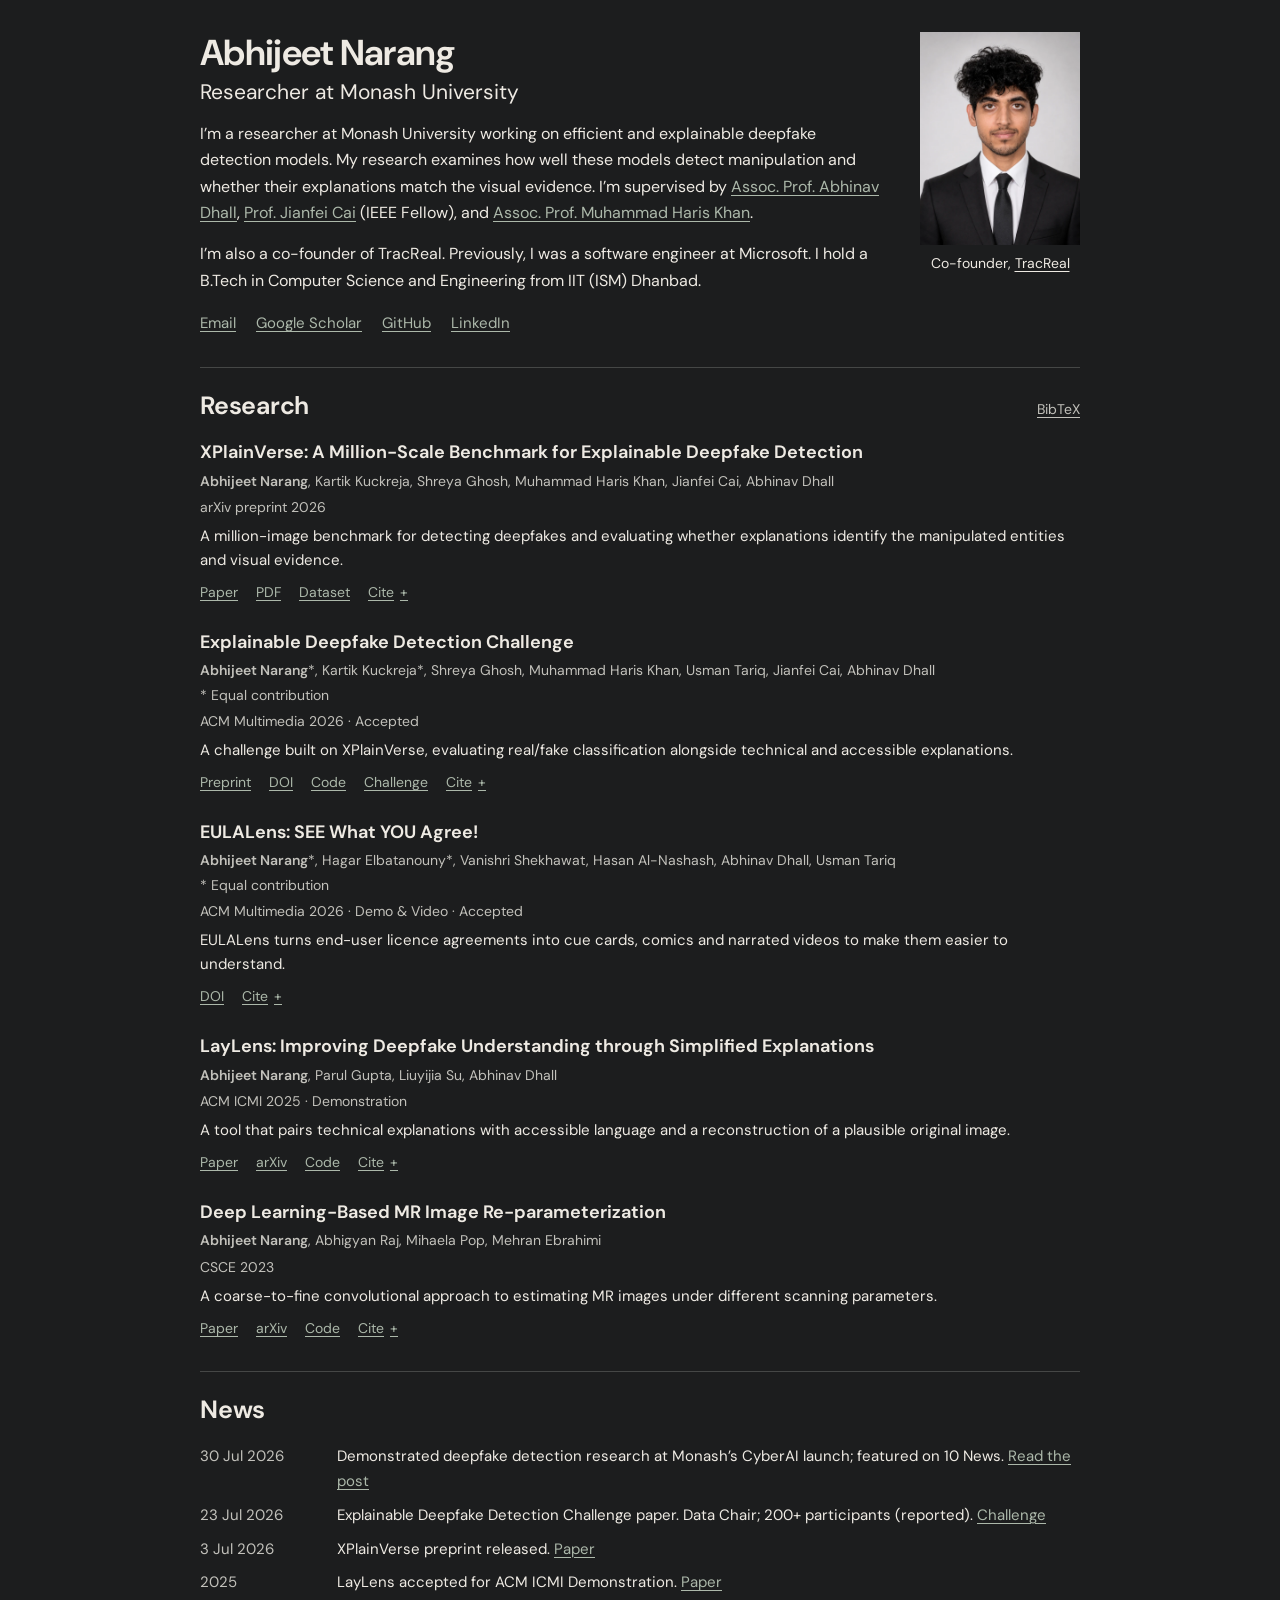
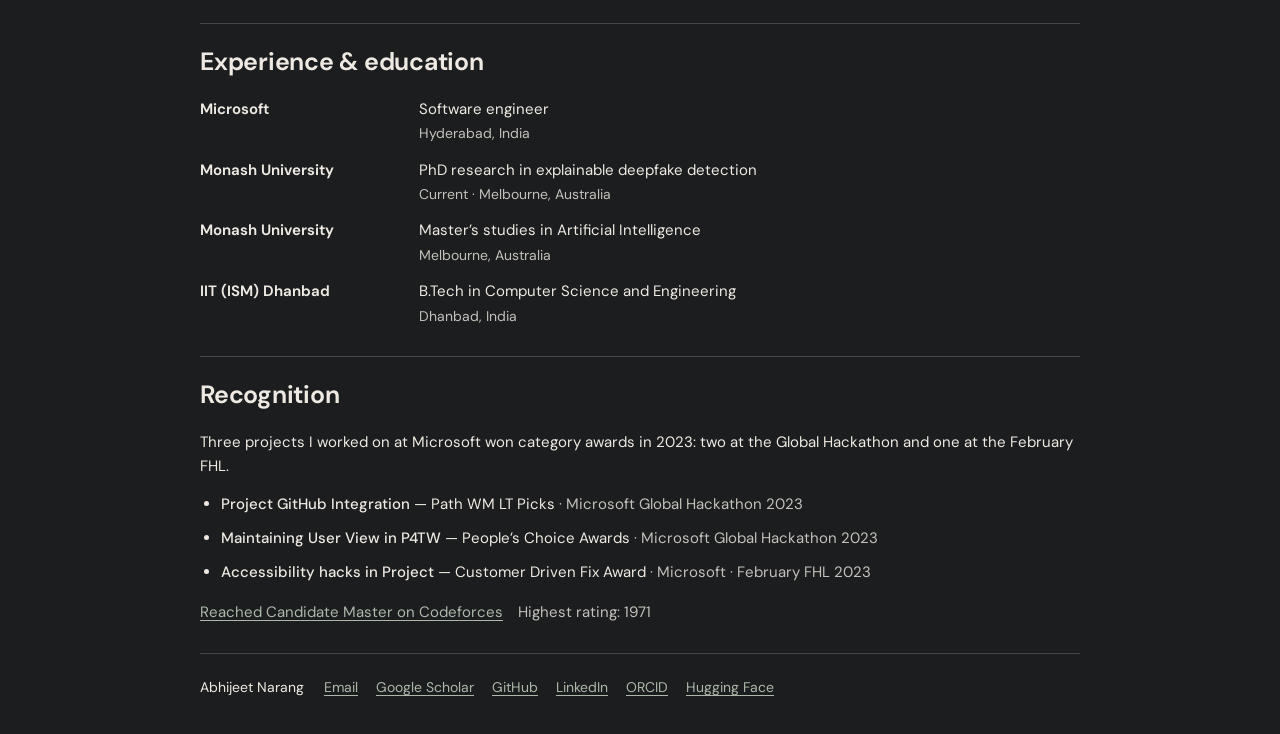
==== commit 82be078c: "Simplify research heading and remove scroll-only navigation" ====
--- a/index.html
+++ b/index.html
@@ -20,7 +20,6 @@
 <body>
   <a href="#main" class="skip-link">Skip to content</a>
   <div class="container">
-    <nav class="site-nav" aria-label="Page sections"><a href="#publications">Research</a><a href="#news">News</a><a href="#main">About</a></nav>
     <main id="main">
       <section class="profile" aria-labelledby="profile-title">
         <div class="profile-heading"><h1 id="profile-title">Abhijeet Narang</h1><p class="profile-role">Researcher at Monash University</p></div>
@@ -29,7 +28,7 @@
         <div class="profile-actions" aria-label="Contact and professional profiles"><a class="contact-action" href="mailto:abhijeet.narang1@monash.edu">Email</a><a class="" href="https://scholar.google.com/citations?hl=en&amp;user=1ByDsZAAAAAJ">Google Scholar</a><a class="" href="https://github.com/Abhijeet8901">GitHub</a><a class="" href="https://www.linkedin.com/in/abhijeet-narang-63b419175/">LinkedIn</a></div>
       </section>
       <section id="publications" class="research" aria-labelledby="research-title">
-        <div class="section-heading"><h2 id="research-title">Selected research</h2><a class="secondary-link" href="./publications.bib" download>BibTeX</a></div>
+        <div class="section-heading"><h2 id="research-title">Research</h2><a class="secondary-link" href="./publications.bib" download>BibTeX</a></div>
         <div class="publication-list"><article class="publication" aria-labelledby="title-xplainverse">
     <div class="publication-body">
       <h3 id="title-xplainverse"><a href="https://arxiv.org/abs/2607.03562">XPlainVerse: A Million-Scale Benchmark for Explainable Deepfake Detection</a></h3>
--- a/assets/styles.css
+++ b/assets/styles.css
@@ -1,10 +1,10 @@
 @font-face{font-family:"DM Sans";src:url("./fonts/dm-sans.ttf") format("truetype");font-style:normal;font-weight:100 1000;font-display:swap}
 :root{color-scheme:dark;--paper:#1c1d1e;--ink:#eeeae3;--muted:#c2c1bb;--accent:#acb8aa;--line:#454746;--soft:#252728;--font:"DM Sans",Arial,sans-serif}
-*{box-sizing:border-box}html{scroll-behavior:smooth;scroll-padding-top:24px}body{margin:0;background:var(--paper);color:var(--ink);font:16px/1.65 var(--font);-webkit-font-smoothing:antialiased}a{color:var(--accent);text-decoration:underline;text-decoration-thickness:1px;text-underline-offset:3px}a:hover{color:var(--ink)}a:focus-visible,button:focus-visible,summary:focus-visible{outline:2px solid var(--accent);outline-offset:5px}button,summary{font:inherit}button{cursor:pointer}img{display:block;max-width:100%}h1,h2,h3,p,figure{margin:0}h1,h2,h3{font-weight:650;line-height:1.3}ul{margin:0;padding:0;list-style:none}.container{width:min(100% - 64px,880px);margin-inline:auto}.site-nav{display:flex;justify-content:flex-end;gap:22px;padding:22px 0 30px;font-size:14px}
+*{box-sizing:border-box}html{scroll-behavior:smooth;scroll-padding-top:24px}body{margin:0;background:var(--paper);color:var(--ink);font:16px/1.65 var(--font);-webkit-font-smoothing:antialiased}a{color:var(--accent);text-decoration:underline;text-decoration-thickness:1px;text-underline-offset:3px}a:hover{color:var(--ink)}a:focus-visible,button:focus-visible,summary:focus-visible{outline:2px solid var(--accent);outline-offset:5px}button,summary{font:inherit}button{cursor:pointer}img{display:block;max-width:100%}h1,h2,h3,p,figure{margin:0}h1,h2,h3{font-weight:650;line-height:1.3}ul{margin:0;padding:0;list-style:none}.container{width:min(100% - 64px,880px);margin-inline:auto;padding-top:32px}
 .profile{display:grid;grid-template-columns:minmax(0,1fr) 160px;column-gap:36px;row-gap:14px;padding-bottom:28px}.profile-heading{grid-column:1;grid-row:1;min-width:0}h1{font-size:36px;letter-spacing:-.7px;line-height:1.15;margin-bottom:5px}.profile-role{font-size:21px;line-height:1.35}.portrait{grid-column:2;grid-row:1 / span 3;align-self:start}.portrait img{width:160px;height:213px;object-fit:cover;object-position:center}.portrait figcaption{margin-top:8px;text-align:center;font-size:14px;line-height:1.45}.portrait figcaption a{color:inherit}.profile-copy{grid-column:1;grid-row:2;min-width:0}.profile-copy p+p{margin-top:15px}.profile-actions{grid-column:1;grid-row:3;display:flex;gap:8px 20px;flex-wrap:wrap;font-size:15px;align-items:baseline}.profile-actions a{padding-block:3px}
 main>section:not(.profile){border-top:1px solid var(--line);padding-top:22px;margin-bottom:28px}h2{font-size:25px;letter-spacing:-.25px;margin-bottom:18px}.section-heading{display:flex;justify-content:space-between;align-items:baseline;gap:20px}.secondary-link{font-size:14px;color:var(--muted)}.publication{padding:0 0 23px;min-width:0}.publication:last-child{padding-bottom:0}.publication h3{font-size:18px;line-height:1.4;margin-bottom:4px}.publication h3 a{color:var(--ink);text-decoration:none}.publication h3 a:hover{text-decoration:underline}.authors{font-size:14px;line-height:1.6;color:var(--muted);margin-bottom:4px}.authors strong{font-weight:600;color:inherit}.equal-credit{display:block;font-size:14px;margin-top:2px}.publication-venue{font-size:14px;color:var(--muted);margin-bottom:5px}.publication-summary{font-size:15px;line-height:1.6;margin-bottom:6px}.publication-links{display:flex;align-items:baseline;flex-wrap:wrap;gap:4px 18px;font-size:14px}.publication-links a{padding-block:3px}.citation{color:var(--accent);min-width:0;max-width:100%}.citation summary{cursor:pointer;list-style:none;display:inline-flex;gap:6px;align-items:center;padding-block:3px;text-decoration:underline;text-underline-offset:3px;font-size:14px}.citation summary::-webkit-details-marker{display:none}.citation-indicator::before{content:"+"}.citation[open] .citation-indicator::before{content:"−"}.citation[open]{width:100%}.citation-content{background:var(--soft);border:1px solid var(--line);padding:14px;margin-top:9px;max-width:100%}.citation-content pre{white-space:pre-wrap;overflow-wrap:anywhere;margin:0 0 12px;font:13px/1.65 ui-monospace,SFMono-Regular,Consolas,monospace}.copy-citation{font-size:14px;padding:7px 10px;background:var(--paper);border:1px solid var(--line);color:var(--accent)}
 .news li{display:grid;grid-template-columns:115px minmax(0,1fr);gap:22px;margin-bottom:9px;font-size:15px}.news li:last-child{margin-bottom:0}.news time{color:var(--muted)}.journey li{display:grid;grid-template-columns:195px minmax(0,1fr);gap:24px;margin-bottom:12px;font-size:15px}.journey li:last-child{margin-bottom:0}.journey h3{font-size:15px;line-height:1.65}.journey-note{font-size:14px;color:var(--muted);margin-top:1px}.recognition>p{font-size:15px}.awards{margin:13px 0 16px;padding-left:21px;list-style:disc}.awards li{margin-bottom:9px;font-size:15px}.awards h3{display:inline;font-size:15px;font-weight:500}.award-result,.award-event{display:inline}.award-result::before{content:" — "}.award-event{color:var(--muted)}.award-event::before{content:" · "}.codeforces{display:flex;align-items:baseline;flex-wrap:wrap;gap:4px 15px}.codeforces span{color:var(--muted)}.site-footer{border-top:1px solid var(--line);display:flex;align-items:baseline;flex-wrap:wrap;gap:12px 20px;padding:22px 0 35px;font-size:14px}.footer-links{display:flex;flex-wrap:wrap;gap:8px 18px}.sr-only{position:absolute;width:1px;height:1px;padding:0;margin:-1px;overflow:hidden;clip:rect(0,0,0,0);white-space:nowrap;border:0}.skip-link{position:fixed;top:10px;left:15px;background:var(--paper);color:var(--ink);padding:10px 16px;z-index:20;transform:translateY(-160%)}.skip-link:focus{transform:translateY(0)}
-@media(max-width:680px){.container{width:calc(100% - 40px)}.site-nav{padding:18px 0 24px;gap:18px}.profile{grid-template-columns:minmax(0,1fr) 112px;column-gap:22px;row-gap:19px;padding-bottom:25px}.profile-heading{align-self:center}h1{font-size:31px}.profile-role{font-size:17px}.portrait{grid-row:1}.portrait img{width:112px;height:149px}.portrait figcaption{font-size:14px}.profile-copy{grid-column:1 / -1;grid-row:2}.profile-actions{grid-column:1 / -1;grid-row:3;font-size:15px}.publication h3{font-size:18px}.publication-summary{font-size:15px}.news li{grid-template-columns:1fr;gap:2px;margin-bottom:13px}.journey li{grid-template-columns:1fr;gap:2px;margin-bottom:15px}.site-footer{display:block}.footer-links{margin-top:10px}.section-heading{gap:15px}h2{font-size:24px}}
-@media(max-width:380px){.container{width:calc(100% - 32px)}.profile{grid-template-columns:minmax(0,1fr) 96px;column-gap:16px}h1{font-size:27px}.profile-role{font-size:16px}.portrait img{width:96px;height:128px}.profile-actions{gap:8px 16px}.site-nav{gap:17px}}
+@media(max-width:680px){.container{width:calc(100% - 40px);padding-top:24px}.profile{grid-template-columns:minmax(0,1fr) 112px;column-gap:22px;row-gap:19px;padding-bottom:25px}.profile-heading{align-self:center}h1{font-size:31px}.profile-role{font-size:17px}.portrait{grid-row:1}.portrait img{width:112px;height:149px}.portrait figcaption{font-size:14px}.profile-copy{grid-column:1 / -1;grid-row:2}.profile-actions{grid-column:1 / -1;grid-row:3;font-size:15px}.publication h3{font-size:18px}.publication-summary{font-size:15px}.news li{grid-template-columns:1fr;gap:2px;margin-bottom:13px}.journey li{grid-template-columns:1fr;gap:2px;margin-bottom:15px}.site-footer{display:block}.footer-links{margin-top:10px}.section-heading{gap:15px}h2{font-size:24px}}
+@media(max-width:380px){.container{width:calc(100% - 32px)}.profile{grid-template-columns:minmax(0,1fr) 96px;column-gap:16px}h1{font-size:27px}.profile-role{font-size:16px}.portrait img{width:96px;height:128px}.profile-actions{gap:8px 16px}}
 @media(prefers-reduced-motion:reduce){html{scroll-behavior:auto}}
-@media print{:root{--paper:#fff;--ink:#111;--muted:#444;--accent:#222;--line:#bbb;--soft:#f7f7f7;color-scheme:light}body{font-size:12px}.container{width:100%}.site-nav,.skip-link,.citation,.secondary-link{display:none}.profile{grid-template-columns:minmax(0,1fr) 130px}.portrait img{width:130px;height:auto}.publication,.journey li,.news li{break-inside:avoid}.site-footer{padding-bottom:0}}
+@media print{:root{--paper:#fff;--ink:#111;--muted:#444;--accent:#222;--line:#bbb;--soft:#f7f7f7;color-scheme:light}body{font-size:12px}.container{width:100%}.skip-link,.citation,.secondary-link{display:none}.profile{grid-template-columns:minmax(0,1fr) 130px}.portrait img{width:130px;height:auto}.publication,.journey li,.news li{break-inside:avoid}.site-footer{padding-bottom:0}}
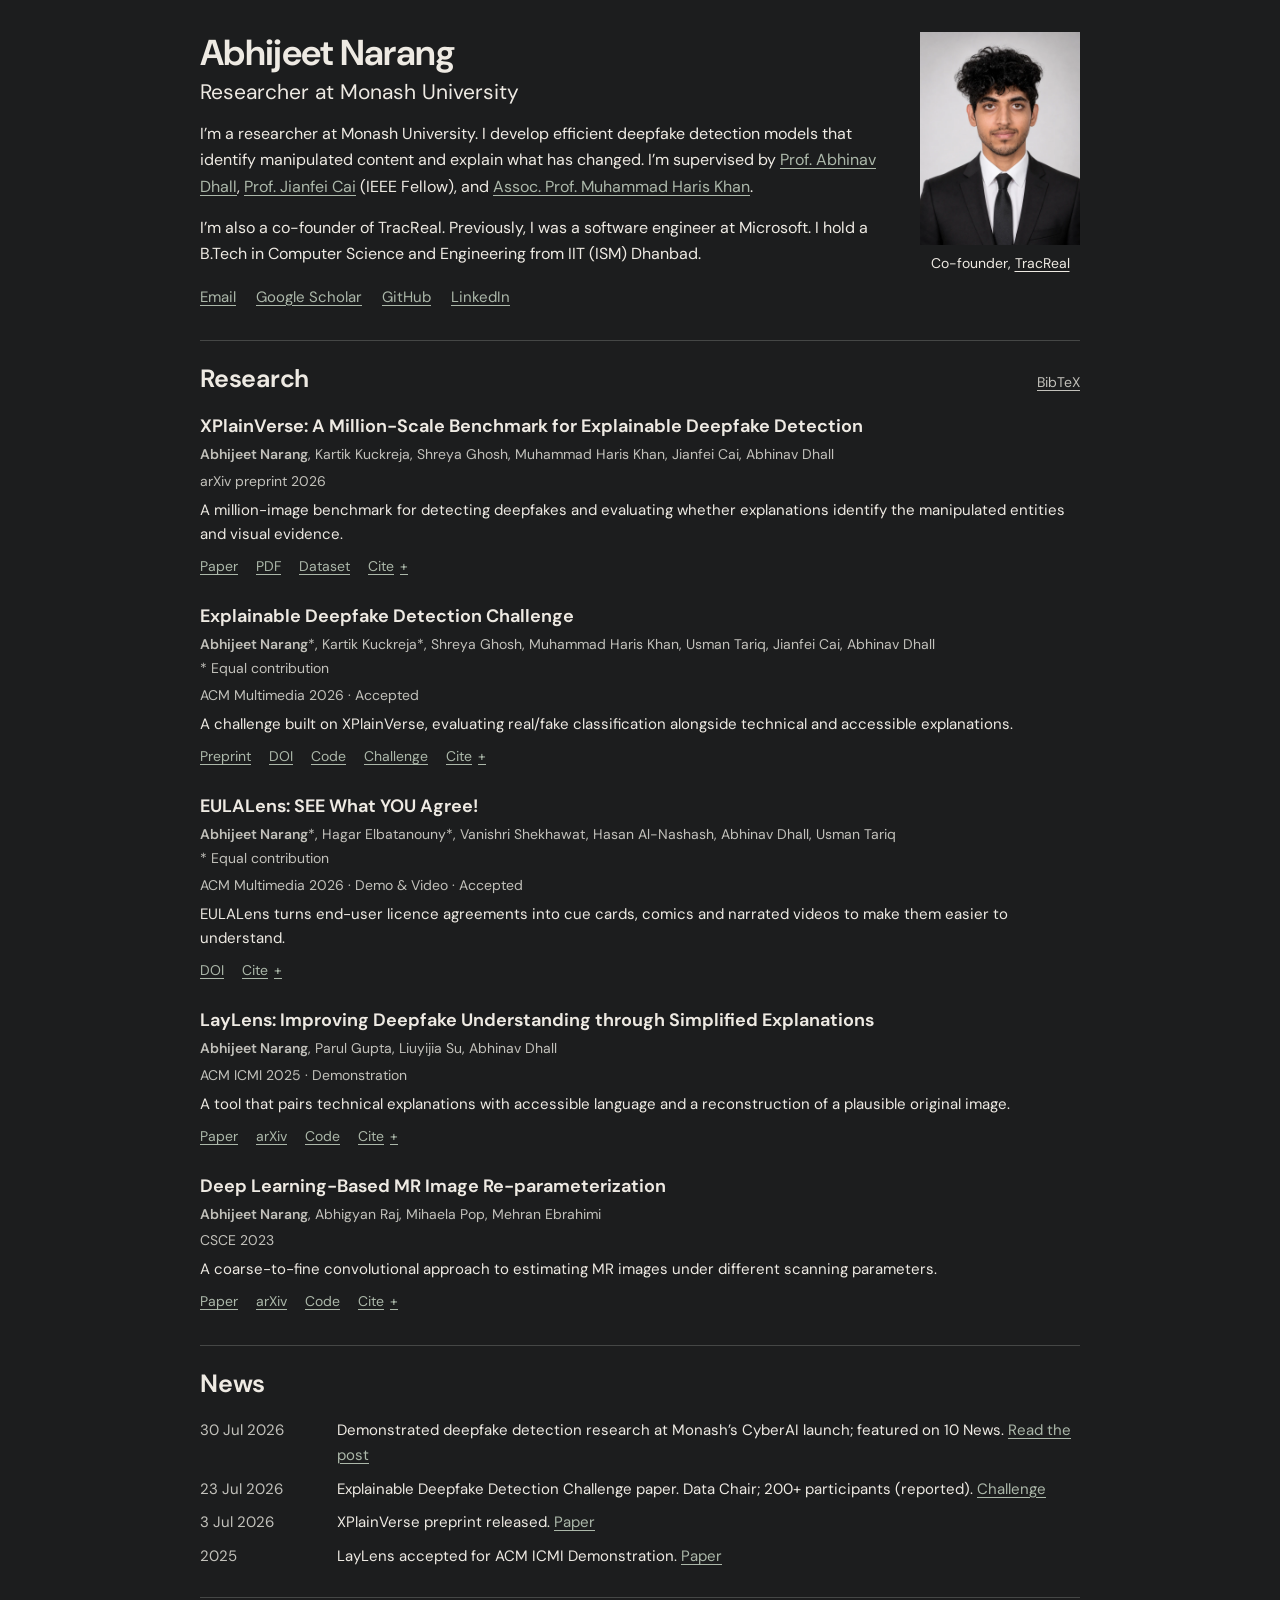
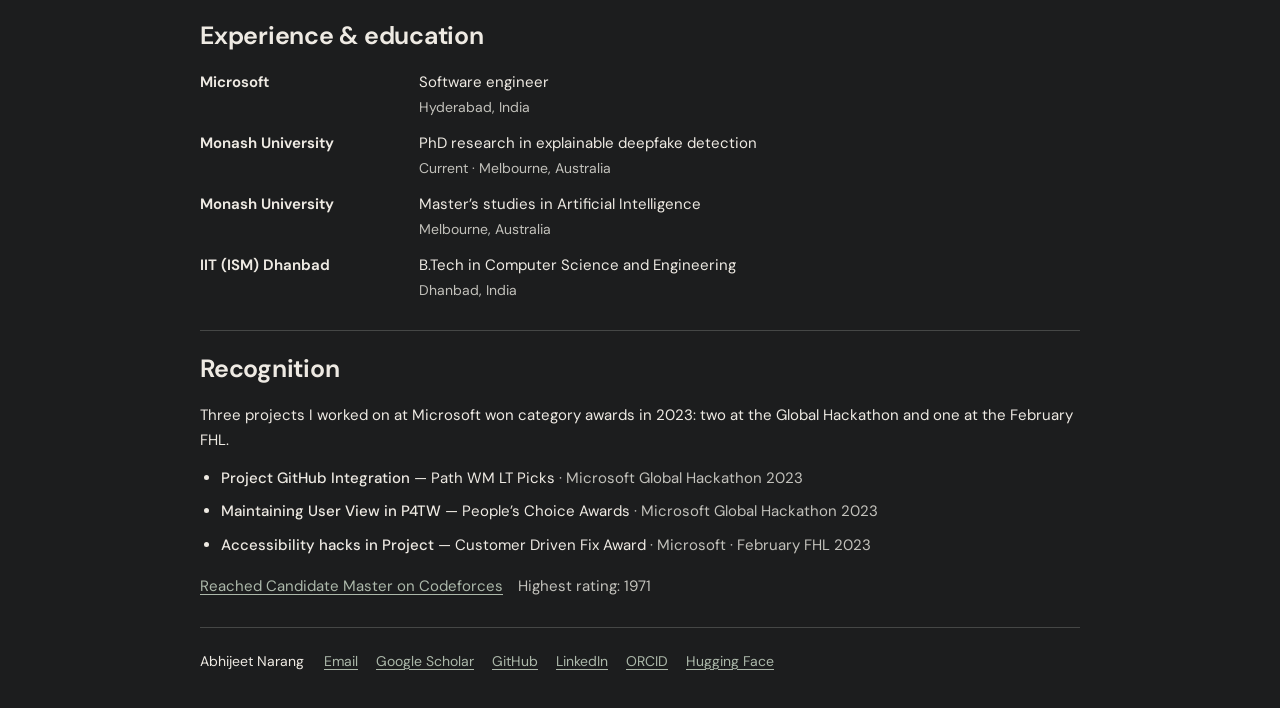
==== commit a477b952: "Refine research bio and supervisor display title" ====
--- a/index.html
+++ b/index.html
@@ -24,7 +24,7 @@
       <section class="profile" aria-labelledby="profile-title">
         <div class="profile-heading"><h1 id="profile-title">Abhijeet Narang</h1><p class="profile-role">Researcher at Monash University</p></div>
         <figure class="portrait"><img src="./assets/tracreal-portrait.webp" alt="Abhijeet Narang" width="720" height="960" fetchpriority="high"><figcaption>Co-founder, <a href="https://tracreal.com">TracReal</a></figcaption></figure>
-        <div class="profile-copy"><p>I’m a researcher at Monash University working on efficient and explainable deepfake detection models. My research examines how well these models detect manipulation and whether their explanations match the visual evidence. I’m supervised by <a href="https://research.monash.edu/en/persons/abhinav-dhall/">Assoc. Prof. Abhinav Dhall</a>, <a href="https://research.monash.edu/en/persons/jianfei-cai/">Prof. Jianfei Cai</a> (IEEE Fellow), and <a href="https://mbzuai.ac.ae/academics/faculty-directory/muhammad-haris-khan">Assoc. Prof. Muhammad Haris Khan</a>.</p><p>I’m also a co-founder of TracReal. Previously, I was a software engineer at Microsoft. I hold a B.Tech in Computer Science and Engineering from IIT (ISM) Dhanbad.</p></div>
+        <div class="profile-copy"><p>I’m a researcher at Monash University. I develop efficient deepfake detection models that identify manipulated content and explain what has changed. I’m supervised by <a href="https://research.monash.edu/en/persons/abhinav-dhall/">Prof. Abhinav Dhall</a>, <a href="https://research.monash.edu/en/persons/jianfei-cai/">Prof. Jianfei Cai</a> (IEEE Fellow), and <a href="https://mbzuai.ac.ae/academics/faculty-directory/muhammad-haris-khan">Assoc. Prof. Muhammad Haris Khan</a>.</p><p>I’m also a co-founder of TracReal. Previously, I was a software engineer at Microsoft. I hold a B.Tech in Computer Science and Engineering from IIT (ISM) Dhanbad.</p></div>
         <div class="profile-actions" aria-label="Contact and professional profiles"><a class="contact-action" href="mailto:abhijeet.narang1@monash.edu">Email</a><a class="" href="https://scholar.google.com/citations?hl=en&amp;user=1ByDsZAAAAAJ">Google Scholar</a><a class="" href="https://github.com/Abhijeet8901">GitHub</a><a class="" href="https://www.linkedin.com/in/abhijeet-narang-63b419175/">LinkedIn</a></div>
       </section>
       <section id="publications" class="research" aria-labelledby="research-title">
